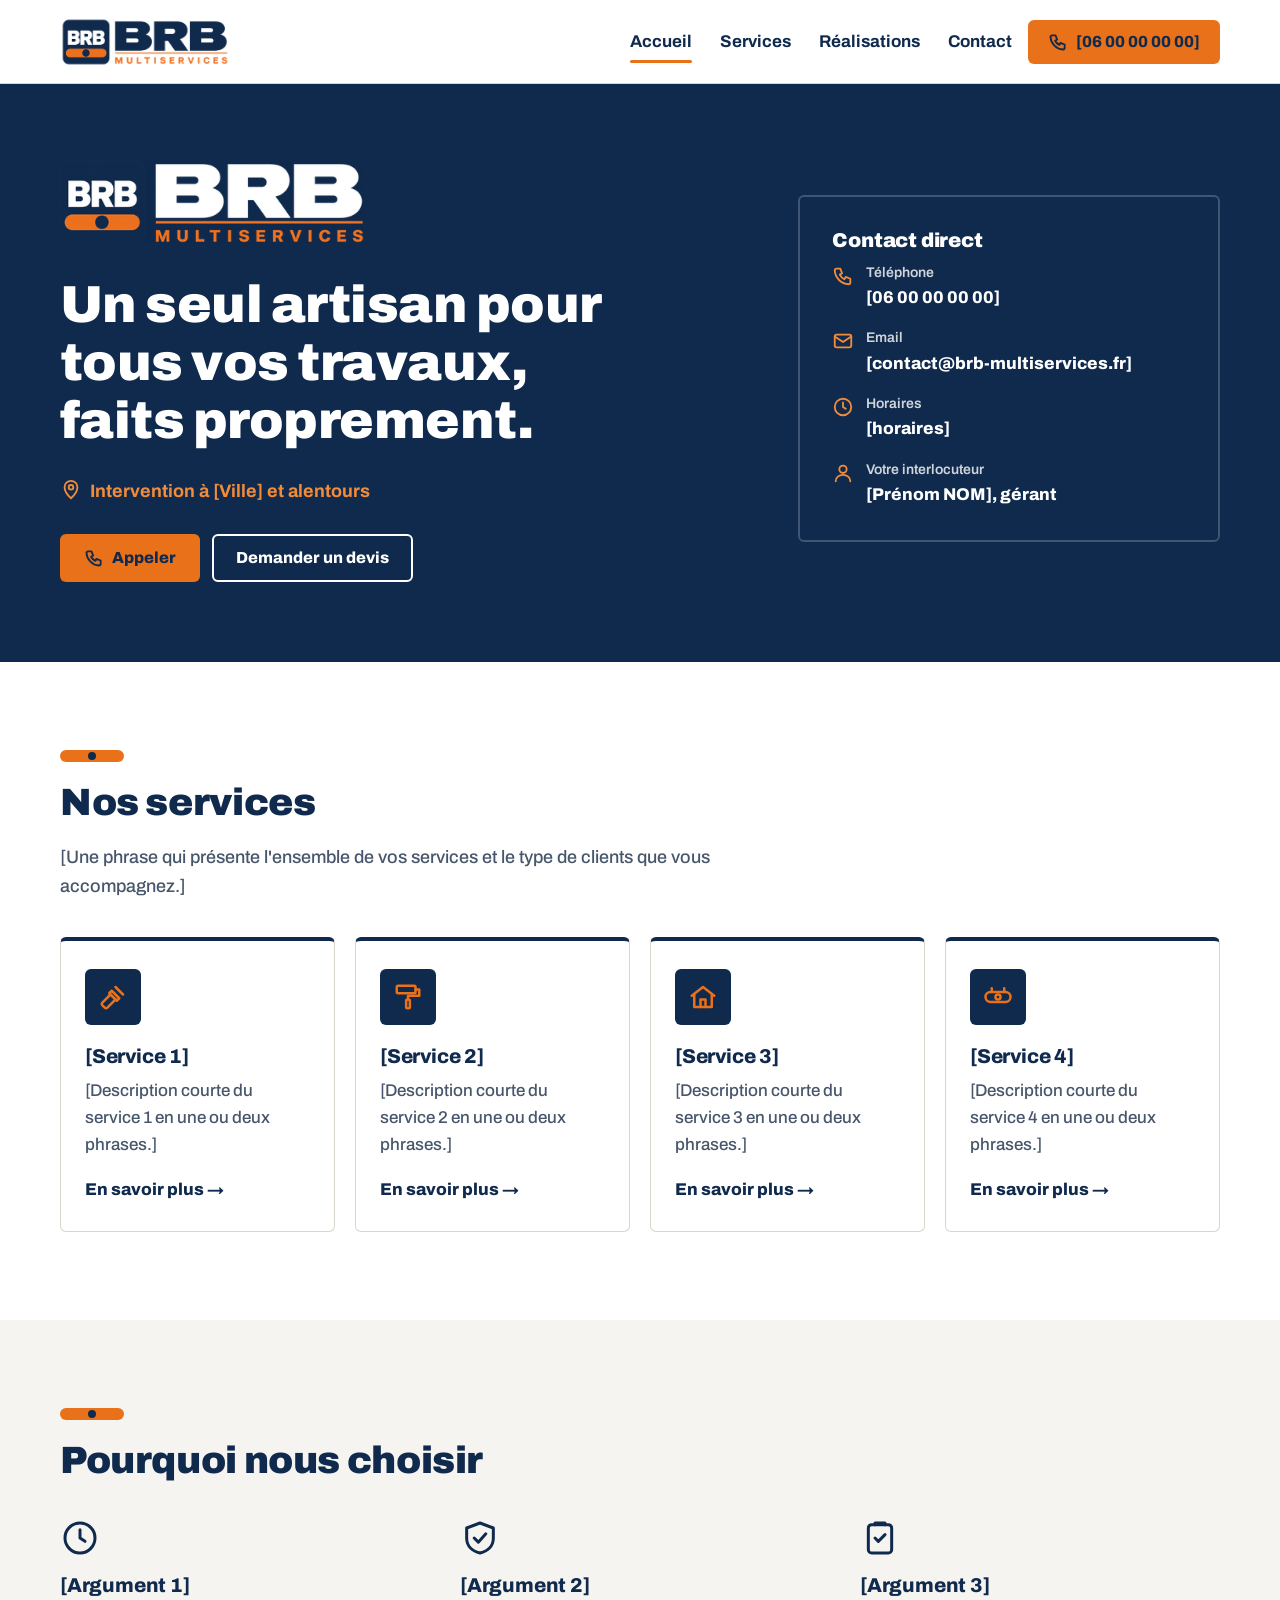
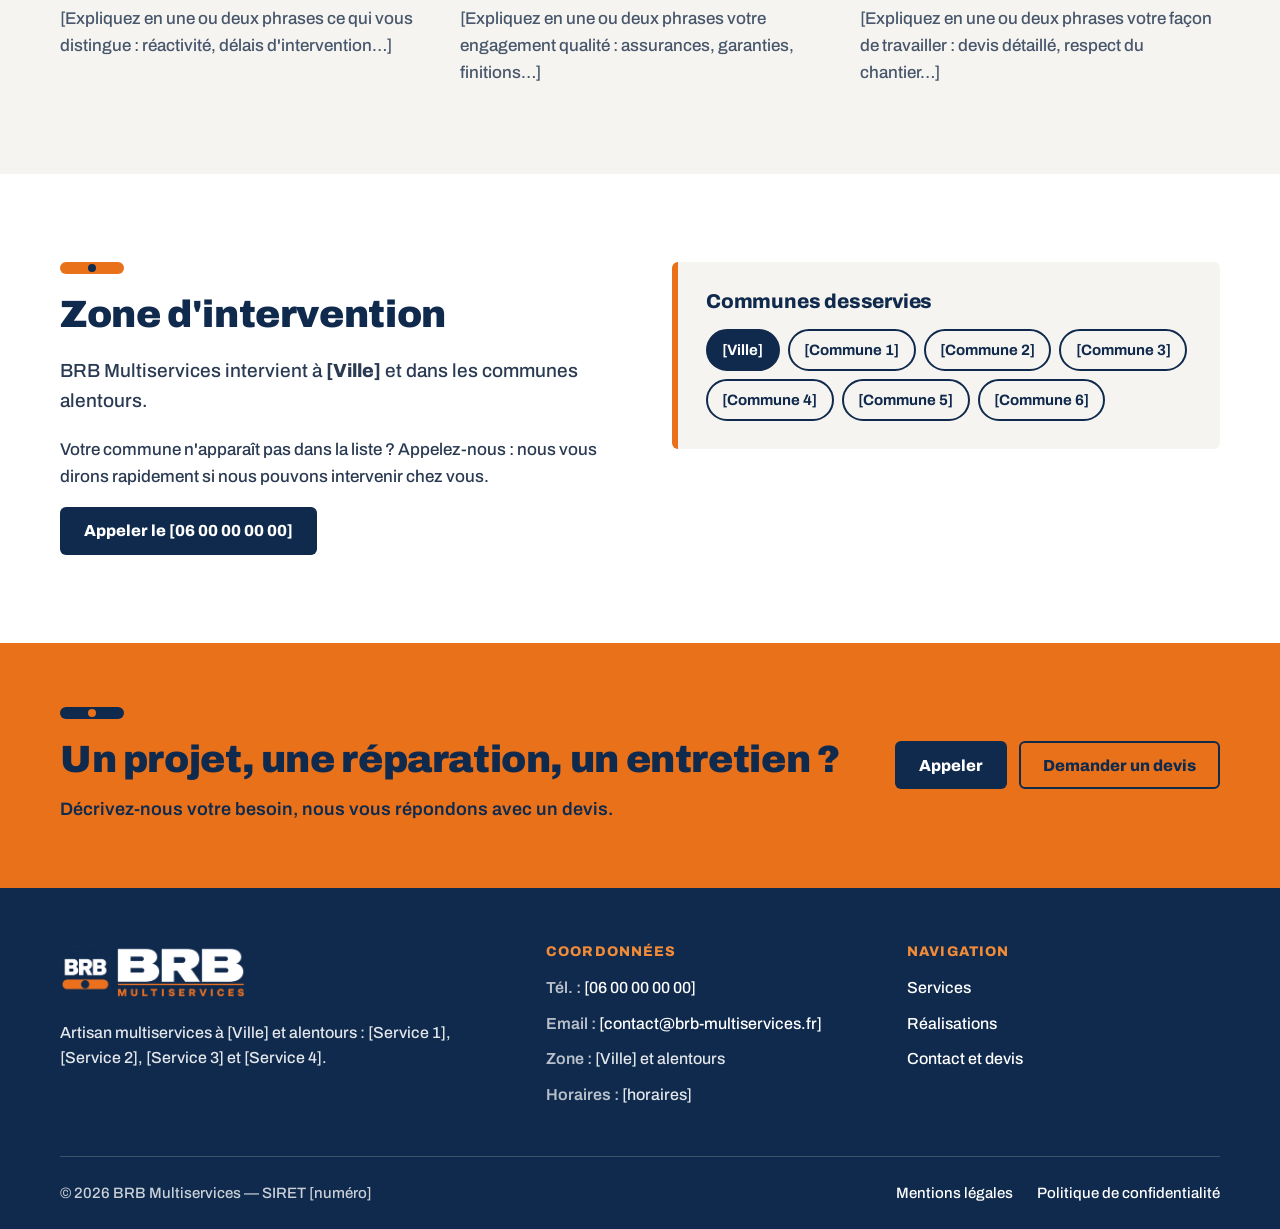
==== index.html @ 140c1f2e "Site vitrine BRB Multiservices Cinq pages statiques (accueil, services, réalisations, contact, menti" ====
<!doctype html>
<html lang="fr" class="no-js">
<head>
  <meta charset="utf-8">
  <meta name="viewport" content="width=device-width, initial-scale=1">
  <script>document.documentElement.className = 'js';</script>

  <title>BRB Multiservices — Artisan multiservices à [Ville] et alentours</title>
  <meta name="description" content="BRB Multiservices, artisan multiservices à [Ville] : [Service 1], [Service 2], [Service 3] et [Service 4]. Intervention à [Ville] et alentours. Appelez le [06 00 00 00 00].">
  <link rel="canonical" href="https://www.brb-multiservices.fr/">

  <meta property="og:type" content="website">
  <meta property="og:locale" content="fr_FR">
  <meta property="og:site_name" content="BRB Multiservices">
  <meta property="og:title" content="BRB Multiservices — Artisan multiservices à [Ville]">
  <meta property="og:description" content="[Service 1], [Service 2], [Service 3] et [Service 4] à [Ville] et alentours. Devis sur demande.">
  <meta property="og:url" content="https://www.brb-multiservices.fr/">
  <meta property="og:image" content="https://www.brb-multiservices.fr/assets/img/logo/logo-principal-fond-blanc.jpg">
  <meta property="og:image:width" content="1858">
  <meta property="og:image:height" content="545">
  <meta property="og:image:alt" content="Logo BRB Multiservices">
  <meta name="twitter:card" content="summary_large_image">

  <link rel="icon" href="assets/img/logo/favicon.ico" sizes="any">
  <link rel="icon" href="assets/img/logo/favicon-32.png" type="image/png" sizes="32x32">
  <link rel="apple-touch-icon" href="assets/img/logo/apple-touch-icon-180.png">
  <link rel="manifest" href="site.webmanifest">
  <meta name="theme-color" content="#102A4D">

  <link rel="preconnect" href="https://fonts.googleapis.com">
  <link rel="preconnect" href="https://fonts.gstatic.com" crossorigin>
  <link rel="stylesheet" href="https://fonts.googleapis.com/css2?family=Archivo:wght@500;600;700;800;900&display=swap">
  <link rel="stylesheet" href="assets/css/style.css">
  <script src="assets/js/main.js" defer></script>

  <script type="application/ld+json">
  {
    "@context": "https://schema.org",
    "@type": "LocalBusiness",
    "@id": "https://www.brb-multiservices.fr/#entreprise",
    "name": "BRB Multiservices",
    "description": "Artisan multiservices à [Ville] et alentours : [Service 1], [Service 2], [Service 3], [Service 4].",
    "url": "https://www.brb-multiservices.fr/",
    "logo": "https://www.brb-multiservices.fr/assets/img/logo/icone-512.png",
    "image": "https://www.brb-multiservices.fr/assets/img/logo/logo-principal-fond-blanc.jpg",
    "telephone": "+33600000000",
    "email": "contact@brb-multiservices.fr",
    "founder": "[Prénom NOM]",
    "address": {
      "@type": "PostalAddress",
      "addressLocality": "[Ville]",
      "postalCode": "[Code postal]",
      "addressCountry": "FR"
    },
    "areaServed": ["[Ville]", "[Commune 1]", "[Commune 2]", "[Commune 3]"],
    "openingHours": "[Mo-Fr 08:00-18:00]",
    "makesOffer": [
      { "@type": "Offer", "itemOffered": { "@type": "Service", "name": "[Service 1]" } },
      { "@type": "Offer", "itemOffered": { "@type": "Service", "name": "[Service 2]" } },
      { "@type": "Offer", "itemOffered": { "@type": "Service", "name": "[Service 3]" } },
      { "@type": "Offer", "itemOffered": { "@type": "Service", "name": "[Service 4]" } }
    ]
  }
  </script>
</head>
<body>
  <a class="skip-link" href="#contenu">Aller au contenu</a>

  <header class="site-header">
    <div class="container header-inner">
      <a class="brand" href="index.html">
        <img src="assets/img/logo/logo-principal.png" srcset="assets/img/logo/logo-principal-400.png 400w, assets/img/logo/logo-principal.png 1858w" sizes="(min-width: 960px) 171px, 137px" width="1858" height="545" alt="BRB Multiservices — retour à l'accueil" fetchpriority="high">
      </a>
      <a class="btn btn--primary header-phone" href="tel:+33600000000" aria-label="Appeler BRB Multiservices au [06 00 00 00 00]">
        <svg viewBox="0 0 24 24" fill="none" stroke="currentColor" stroke-width="2.2" stroke-linecap="round" stroke-linejoin="round" aria-hidden="true"><path d="M5 4h4l2 5-2.5 1.5a11 11 0 0 0 5 5L15 13l5 2v4a2 2 0 0 1-2 2A16 16 0 0 1 3 6a2 2 0 0 1 2-2"/></svg>
        <span class="label-long">[06 00 00 00 00]</span>
      </a>
      <button class="nav-toggle" type="button" aria-expanded="false" aria-controls="site-nav" aria-label="Ouvrir le menu">
        <span></span><span></span><span></span>
      </button>
      <nav class="site-nav" id="site-nav" aria-label="Navigation principale">
        <ul>
          <li><a href="index.html" aria-current="page">Accueil</a></li>
          <li><a href="services.html">Services</a></li>
          <li><a href="realisations.html">Réalisations</a></li>
          <li><a href="contact.html">Contact</a></li>
        </ul>
      </nav>
    </div>
  </header>

  <main id="contenu">

    <!-- HERO -->
    <section class="hero on-dark" aria-labelledby="hero-title">
      <div class="container hero-grid">
        <div>
          <img class="hero-logo" src="assets/img/logo/logo-blanc-fond-fonce.png" srcset="assets/img/logo/logo-blanc-fond-fonce-400.png 400w, assets/img/logo/logo-blanc-fond-fonce-800.png 800w, assets/img/logo/logo-blanc-fond-fonce.png 1858w" sizes="(min-width: 960px) 314px, 219px" width="1858" height="545" alt="BRB Multiservices">
          <h1 id="hero-title">Un seul artisan pour tous vos travaux, faits proprement.</h1>
          <p class="hero-zone">
            <svg viewBox="0 0 24 24" fill="none" stroke="currentColor" stroke-width="2" stroke-linecap="round" stroke-linejoin="round" aria-hidden="true"><path d="M12 21s-7-6.2-7-12a7 7 0 0 1 14 0c0 5.8-7 12-7 12z"/><circle cx="12" cy="9" r="2.5"/></svg>
            Intervention à [Ville] et alentours
          </p>
          <div class="btn-row">
            <a class="btn btn--primary" href="tel:+33600000000">
              <svg viewBox="0 0 24 24" fill="none" stroke="currentColor" stroke-width="2.2" stroke-linecap="round" stroke-linejoin="round" aria-hidden="true"><path d="M5 4h4l2 5-2.5 1.5a11 11 0 0 0 5 5L15 13l5 2v4a2 2 0 0 1-2 2A16 16 0 0 1 3 6a2 2 0 0 1 2-2"/></svg>
              Appeler
            </a>
            <a class="btn btn--outline-light" href="contact.html">Demander un devis</a>
          </div>
        </div>

        <aside class="hero-card" aria-labelledby="hero-card-title">
          <h2 id="hero-card-title">Contact direct</h2>
          <ul class="info-list">
            <li>
              <svg viewBox="0 0 24 24" fill="none" stroke="currentColor" stroke-width="2" stroke-linecap="round" stroke-linejoin="round" aria-hidden="true"><path d="M5 4h4l2 5-2.5 1.5a11 11 0 0 0 5 5L15 13l5 2v4a2 2 0 0 1-2 2A16 16 0 0 1 3 6a2 2 0 0 1 2-2"/></svg>
              <div><span class="k">Téléphone</span><a class="v" href="tel:+33600000000">[06 00 00 00 00]</a></div>
            </li>
            <li>
              <svg viewBox="0 0 24 24" fill="none" stroke="currentColor" stroke-width="2" stroke-linecap="round" stroke-linejoin="round" aria-hidden="true"><rect x="3" y="5" width="18" height="14" rx="2"/><path d="M3 7l9 6 9-6"/></svg>
              <div><span class="k">Email</span><a class="v" href="mailto:contact@brb-multiservices.fr">[contact@brb-multiservices.fr]</a></div>
            </li>
            <li>
              <svg viewBox="0 0 24 24" fill="none" stroke="currentColor" stroke-width="2" stroke-linecap="round" stroke-linejoin="round" aria-hidden="true"><circle cx="12" cy="12" r="9"/><path d="M12 7v5l3 2"/></svg>
              <div><span class="k">Horaires</span><span class="v">[horaires]</span></div>
            </li>
            <li>
              <svg viewBox="0 0 24 24" fill="none" stroke="currentColor" stroke-width="2" stroke-linecap="round" stroke-linejoin="round" aria-hidden="true"><circle cx="12" cy="8" r="4"/><path d="M4 21c0-4 3.6-7 8-7s8 3 8 7"/></svg>
              <div><span class="k">Votre interlocuteur</span><span class="v">[Prénom NOM], gérant</span></div>
            </li>
          </ul>
        </aside>
      </div>
    </section>

    <!-- SERVICES -->
    <section class="section" aria-labelledby="services-title">
      <div class="container">
        <div class="section-head">
          <span class="level" aria-hidden="true"></span>
          <h2 id="services-title">Nos services</h2>
          <p>[Une phrase qui présente l'ensemble de vos services et le type de clients que vous accompagnez.]</p>
        </div>

        <ul class="cards cards--4">
          <li class="card">
            <span class="icon-box" aria-hidden="true">
              <svg viewBox="0 0 24 24" fill="none" stroke="currentColor" stroke-width="2" stroke-linecap="round" stroke-linejoin="round"><path d="M14 4l6 6"/><path d="M11 7l6 6-2 2-6-6z"/><path d="M10 10l-6.5 6.5a1.5 1.5 0 0 0 0 2.1l1.9 1.9a1.5 1.5 0 0 0 2.1 0L14 14"/></svg>
            </span>
            <h3>[Service 1]</h3>
            <p>[Description courte du service 1 en une ou deux phrases.]</p>
            <a class="card-link" href="services.html#service-1">En savoir plus<span class="visually-hidden"> sur [Service 1]</span><span aria-hidden="true"> →</span></a>
          </li>
          <li class="card">
            <span class="icon-box" aria-hidden="true">
              <svg viewBox="0 0 24 24" fill="none" stroke="currentColor" stroke-width="2" stroke-linecap="round" stroke-linejoin="round"><rect x="3" y="3" width="15" height="6" rx="1"/><path d="M18 6h3v5h-9v3"/><rect x="10.5" y="14" width="3" height="7" rx="1"/></svg>
            </span>
            <h3>[Service 2]</h3>
            <p>[Description courte du service 2 en une ou deux phrases.]</p>
            <a class="card-link" href="services.html#service-2">En savoir plus<span class="visually-hidden"> sur [Service 2]</span><span aria-hidden="true"> →</span></a>
          </li>
          <li class="card">
            <span class="icon-box" aria-hidden="true">
              <svg viewBox="0 0 24 24" fill="none" stroke="currentColor" stroke-width="2" stroke-linecap="round" stroke-linejoin="round"><path d="M3 11l9-7 9 7"/><path d="M5 10v10h14V10"/><path d="M10 20v-6h4v6"/></svg>
            </span>
            <h3>[Service 3]</h3>
            <p>[Description courte du service 3 en une ou deux phrases.]</p>
            <a class="card-link" href="services.html#service-3">En savoir plus<span class="visually-hidden"> sur [Service 3]</span><span aria-hidden="true"> →</span></a>
          </li>
          <li class="card">
            <span class="icon-box" aria-hidden="true">
              <svg viewBox="0 0 24 24" fill="none" stroke="currentColor" stroke-width="2" stroke-linecap="round" stroke-linejoin="round"><rect x="2" y="8" width="20" height="8" rx="4"/><circle cx="12" cy="12" r="2"/><path d="M7 8V5M17 8V5"/></svg>
            </span>
            <h3>[Service 4]</h3>
            <p>[Description courte du service 4 en une ou deux phrases.]</p>
            <a class="card-link" href="services.html#service-4">En savoir plus<span class="visually-hidden"> sur [Service 4]</span><span aria-hidden="true"> →</span></a>
          </li>
        </ul>
      </div>
    </section>

    <!-- POURQUOI NOUS CHOISIR -->
    <section class="section section--alt" aria-labelledby="why-title">
      <div class="container">
        <div class="section-head">
          <span class="level" aria-hidden="true"></span>
          <h2 id="why-title">Pourquoi nous choisir</h2>
        </div>

        <ul class="features">
          <li class="feature">
            <svg class="icon-line" viewBox="0 0 24 24" fill="none" stroke="currentColor" stroke-width="1.8" stroke-linecap="round" stroke-linejoin="round" aria-hidden="true"><circle cx="12" cy="12" r="9"/><path d="M12 7v5l3 2"/></svg>
            <h3>[Argument 1]</h3>
            <p>[Expliquez en une ou deux phrases ce qui vous distingue : réactivité, délais d'intervention…]</p>
          </li>
          <li class="feature">
            <svg class="icon-line" viewBox="0 0 24 24" fill="none" stroke="currentColor" stroke-width="1.8" stroke-linecap="round" stroke-linejoin="round" aria-hidden="true"><path d="M12 3l8 3v6c0 5-3.5 8-8 9-4.5-1-8-4-8-9V6z"/><path d="M8.5 12l2.5 2.5 4.5-5"/></svg>
            <h3>[Argument 2]</h3>
            <p>[Expliquez en une ou deux phrases votre engagement qualité : assurances, garanties, finitions…]</p>
          </li>
          <li class="feature">
            <svg class="icon-line" viewBox="0 0 24 24" fill="none" stroke="currentColor" stroke-width="1.8" stroke-linecap="round" stroke-linejoin="round" aria-hidden="true"><rect x="5" y="4" width="14" height="17" rx="2"/><path d="M9 4V3h6v1"/><path d="M9 12l2 2 4-4"/></svg>
            <h3>[Argument 3]</h3>
            <p>[Expliquez en une ou deux phrases votre façon de travailler : devis détaillé, respect du chantier…]</p>
          </li>
        </ul>
      </div>
    </section>

    <!-- ZONE D'INTERVENTION -->
    <section class="section" aria-labelledby="zone-title">
      <div class="container zone-grid">
        <div>
          <span class="level" aria-hidden="true"></span>
          <h2 id="zone-title">Zone d'intervention</h2>
          <p class="lead">BRB Multiservices intervient à <strong>[Ville]</strong> et dans les communes alentours.</p>
          <p>Votre commune n'apparaît pas dans la liste ? Appelez-nous : nous vous dirons rapidement si nous pouvons intervenir chez vous.</p>
          <a class="btn btn--navy" href="tel:+33600000000">Appeler le [06 00 00 00 00]</a>
        </div>
        <div class="zone-box">
          <h3>Communes desservies</h3>
          <ul class="chips">
            <li class="is-main">[Ville]</li>
            <li>[Commune 1]</li>
            <li>[Commune 2]</li>
            <li>[Commune 3]</li>
            <li>[Commune 4]</li>
            <li>[Commune 5]</li>
            <li>[Commune 6]</li>
          </ul>
        </div>
      </div>
    </section>

    <!-- APPEL À L'ACTION -->
    <section class="cta-band" aria-labelledby="cta-title">
      <div class="container cta-inner">
        <div>
          <span class="level level--on-orange" aria-hidden="true"></span>
          <h2 id="cta-title">Un projet, une réparation, un entretien ?</h2>
          <p>Décrivez-nous votre besoin, nous vous répondons avec un devis.</p>
        </div>
        <div class="btn-row">
          <a class="btn btn--navy" href="tel:+33600000000">Appeler</a>
          <a class="btn btn--outline" href="contact.html">Demander un devis</a>
        </div>
      </div>
    </section>

  </main>

  <footer class="site-footer">
    <div class="container">
      <div class="footer-grid">
        <div>
          <img class="footer-logo" src="assets/img/logo/logo-blanc-fond-fonce.png" srcset="assets/img/logo/logo-blanc-fond-fonce-400.png 400w, assets/img/logo/logo-blanc-fond-fonce.png 1858w" sizes="191px" width="1858" height="545" alt="BRB Multiservices" loading="lazy">
          <p>Artisan multiservices à [Ville] et alentours : [Service 1], [Service 2], [Service 3] et [Service 4].</p>
        </div>
        <div>
          <h2 class="footer-title">Coordonnées</h2>
          <ul class="footer-list">
            <li><span class="k">Tél. :</span> <a href="tel:+33600000000">[06 00 00 00 00]</a></li>
            <li><span class="k">Email :</span> <a href="mailto:contact@brb-multiservices.fr">[contact@brb-multiservices.fr]</a></li>
            <li><span class="k">Zone :</span> [Ville] et alentours</li>
            <li><span class="k">Horaires :</span> [horaires]</li>
          </ul>
        </div>
        <nav aria-label="Liens du pied de page">
          <h2 class="footer-title">Navigation</h2>
          <ul class="footer-list">
            <li><a href="services.html">Services</a></li>
            <li><a href="realisations.html">Réalisations</a></li>
            <li><a href="contact.html">Contact et devis</a></li>
          </ul>
        </nav>
      </div>
      <div class="footer-bottom">
        <p>© <span data-year>2026</span> BRB Multiservices — SIRET [numéro]</p>
        <ul>
          <li><a href="mentions-legales.html">Mentions légales</a></li>
          <li><a href="mentions-legales.html#confidentialite">Politique de confidentialité</a></li>
        </ul>
      </div>
    </div>
  </footer>

  <a class="btn btn--primary call-fab" href="tel:+33600000000">
    <svg viewBox="0 0 24 24" fill="none" stroke="currentColor" stroke-width="2.2" stroke-linecap="round" stroke-linejoin="round" aria-hidden="true"><path d="M5 4h4l2 5-2.5 1.5a11 11 0 0 0 5 5L15 13l5 2v4a2 2 0 0 1-2 2A16 16 0 0 1 3 6a2 2 0 0 1 2-2"/></svg>
    Appeler BRB Multiservices
  </a>
</body>
</html>
---- assets/css/style.css ----
/* ==========================================================================
   BRB Multiservices — feuille de style commune
   Mobile d'abord. Aucune dépendance hors Google Fonts (Archivo).
   ========================================================================== */

:root {
  /* Identité visuelle */
  --navy: #102A4D;          /* couleur principale */
  --navy-dark: #0A1D37;     /* survol des boutons marine */
  --orange: #E8711A;        /* accents, boutons, aplats */
  --orange-text: #C45508;   /* petit texte orange sur fond blanc uniquement */
  --orange-light: #F28C38;  /* texte orange sur fond marine */
  --white: #FFFFFF;
  --offwhite: #F6F4F0;

  /* Usages */
  --text: #2A3A52;
  --text-muted: #47566B;
  --line: #DAD6CE;

  --font: "Archivo", system-ui, -apple-system, "Segoe UI", Roboto, Arial, sans-serif;
  --radius: 6px;
  --container: 1160px;
  --gutter: 20px;
  --header-h: 68px;
  --logo-h: 40px;
}

@media (min-width: 960px) {
  :root {
    --gutter: 32px;
    --header-h: 84px;
    --logo-h: 50px;
  }
}

/* ---------- Base ---------- */

*,
*::before,
*::after { box-sizing: border-box; }

html {
  -webkit-text-size-adjust: 100%;
  text-size-adjust: 100%;
  scroll-padding-top: calc(var(--header-h) + 16px);
}

@media (prefers-reduced-motion: no-preference) {
  html { scroll-behavior: smooth; }
}

body {
  margin: 0;
  padding-top: var(--header-h);
  font-family: var(--font);
  font-size: 1.0625rem;
  font-weight: 500;
  line-height: 1.6;
  color: var(--text);
  background: var(--white);
}

img,
svg { display: block; max-width: 100%; }

img { height: auto; }

h1, h2, h3, h4 {
  margin: 0 0 .5em;
  font-weight: 900;
  line-height: 1.12;
  letter-spacing: -.01em;
  color: var(--navy);
}

h1 { font-size: clamp(2rem, 7vw, 3.25rem); }
h2 { font-size: clamp(1.625rem, 4.5vw, 2.375rem); }
h3 { font-size: 1.25rem; font-weight: 800; }

p { margin: 0 0 1em; }

a { color: var(--navy); text-decoration-thickness: 2px; text-underline-offset: 3px; }
a:hover { color: var(--orange-text); }

ul { margin: 0; padding: 0; }

strong { font-weight: 800; }

:focus-visible {
  outline: 3px solid var(--orange-text);
  outline-offset: 3px;
}

.on-dark :focus-visible,
.site-footer :focus-visible { outline-color: var(--orange-light); }

.visually-hidden {
  position: absolute !important;
  width: 1px; height: 1px;
  margin: -1px; padding: 0;
  overflow: hidden;
  clip: rect(0 0 0 0);
  white-space: nowrap;
  border: 0;
}

.skip-link {
  position: absolute;
  top: -100px;
  left: 16px;
  z-index: 200;
  padding: .75rem 1rem;
  background: var(--navy);
  color: var(--white);
  font-weight: 800;
  border-radius: var(--radius);
}
.skip-link:focus { top: 12px; color: var(--white); }

.container {
  width: 100%;
  max-width: calc(var(--container) + 2 * var(--gutter));
  margin: 0 auto;
  padding: 0 var(--gutter);
}

/* ---------- Rappel graphique : le « niveau à bulle » du logo ---------- */

.level {
  position: relative;
  display: block;
  width: 64px;
  height: 12px;
  margin: 0 0 1.25rem;
  border-radius: 6px;
  background: var(--orange);
}
.level::after {
  content: "";
  position: absolute;
  top: 2px;
  left: 50%;
  width: 8px;
  height: 8px;
  margin-left: -4px;
  border-radius: 50%;
  background: var(--navy);
}
.level--center { margin-left: auto; margin-right: auto; }
.level--on-orange { background: var(--navy); }
.level--on-orange::after { background: var(--orange); }

/* ---------- Boutons ---------- */

.btn {
  display: inline-flex;
  align-items: center;
  justify-content: center;
  gap: .5rem;
  min-height: 48px;
  padding: .75rem 1.375rem;
  border: 2px solid transparent;
  border-radius: var(--radius);
  font: inherit;
  font-weight: 800;
  font-size: 1rem;
  line-height: 1.2;
  text-decoration: none;
  cursor: pointer;
  transition: background-color .15s, color .15s, border-color .15s;
}
.btn svg { width: 20px; height: 20px; flex: none; }

/* Orange + texte marine : contraste 4,6:1 (AA) */
.btn--primary { background: var(--orange); color: var(--navy); }
.btn--primary:hover { background: var(--orange-light); color: var(--navy); }

.btn--navy { background: var(--navy); color: var(--white); }
.btn--navy:hover { background: var(--navy-dark); color: var(--white); }

.btn--outline { border-color: var(--navy); color: var(--navy); background: transparent; }
.btn--outline:hover { background: var(--navy); color: var(--white); }

.btn--outline-light { border-color: var(--white); color: var(--white); background: transparent; }
.btn--outline-light:hover { background: var(--white); color: var(--navy); }

.btn-row { display: flex; flex-wrap: wrap; gap: .75rem; }

@media (max-width: 479px) {
  .btn-row .btn { flex: 1 1 100%; }
}

/* ---------- Header ---------- */

.site-header {
  position: fixed;
  top: 0; left: 0; right: 0;
  z-index: 100;
  height: var(--header-h);
  background: var(--white);
  border-bottom: 1px solid var(--line);
}

.header-inner {
  display: flex;
  align-items: center;
  gap: 1rem;
  height: 100%;
}

.brand { display: block; flex: none; margin-right: auto; }
.brand img {
  /* hauteur fixée : évite tout décalage de mise en page au chargement */
  height: var(--logo-h);
  width: auto;
  aspect-ratio: 1858 / 545;
}

.header-phone .label-long { display: none; }
.header-phone { min-height: 44px; padding: .5rem .75rem; }

.nav-toggle {
  display: inline-flex;
  flex-direction: column;
  justify-content: center;
  gap: 5px;
  width: 48px;
  height: 48px;
  padding: 0 12px;
  border: 2px solid var(--navy);
  border-radius: var(--radius);
  background: var(--white);
  cursor: pointer;
}
.nav-toggle span {
  display: block;
  height: 3px;
  background: var(--navy);
  border-radius: 2px;
  transition: transform .2s, opacity .2s;
}
.nav-toggle[aria-expanded="true"] span:nth-child(1) { transform: translateY(8px) rotate(45deg); }
.nav-toggle[aria-expanded="true"] span:nth-child(2) { opacity: 0; }
.nav-toggle[aria-expanded="true"] span:nth-child(3) { transform: translateY(-8px) rotate(-45deg); }

/* Sans JavaScript, le burger est masqué et le menu reste accessible. */
.no-js .nav-toggle { display: none; }

.site-nav ul { list-style: none; }
.site-nav a {
  display: block;
  font-weight: 700;
  text-decoration: none;
  color: var(--navy);
}
.site-nav a[aria-current="page"] { color: var(--orange-text); }

@media (max-width: 959px) {
  .js .site-nav {
    position: fixed;
    top: var(--header-h);
    left: 0; right: 0;
    max-height: calc(100vh - var(--header-h));
    overflow-y: auto;
    background: var(--white);
    border-bottom: 4px solid var(--orange);
    box-shadow: 0 12px 24px rgba(16, 42, 77, .12);
    display: none;
  }
  .js .site-nav.is-open { display: block; }
  .site-nav ul { padding: .5rem var(--gutter) 1rem; }
  .site-nav li + li { border-top: 1px solid var(--line); }
  .site-nav a { padding: 1rem 0; font-size: 1.125rem; }

  .no-js .site-header { position: static; height: auto; }
  .no-js body { padding-top: 0; }
  .no-js .header-inner { flex-wrap: wrap; padding-top: .75rem; padding-bottom: .75rem; }
  .no-js .site-nav { flex: 1 1 100%; }
}

@media (min-width: 960px) {
  .nav-toggle { display: none; }
  .site-nav ul { display: flex; gap: 1.75rem; }
  .site-nav a { position: relative; padding: .5rem 0; }
  .site-nav a::after {
    content: "";
    position: absolute;
    left: 0; right: 0; bottom: 0;
    height: 3px;
    border-radius: 2px;
    background: var(--orange);
    transform: scaleX(0);
    transition: transform .2s;
  }
  .site-nav a:hover { color: var(--navy); }
  .site-nav a:hover::after,
  .site-nav a[aria-current="page"]::after { transform: scaleX(1); }
  .site-nav a[aria-current="page"] { color: var(--navy); }
  .header-phone { order: 3; padding: .625rem 1.125rem; }
  .header-phone .label-long { display: inline; }
}

/* ---------- Sections ---------- */

.section { padding: 3.5rem 0; }
.section--alt { background: var(--offwhite); }
.section--navy { background: var(--navy); color: var(--white); }
.section--navy h2, .section--navy h3 { color: var(--white); }

@media (min-width: 960px) {
  .section { padding: 5.5rem 0; }
}

.section-head { max-width: 680px; margin-bottom: 2.25rem; }
.section-head--center { margin-left: auto; margin-right: auto; text-align: center; }
.section-head p { color: var(--text-muted); font-size: 1.125rem; }

.lead { font-size: 1.1875rem; }

/* ---------- Hero (accueil) ---------- */

.hero {
  background: var(--navy);
  color: var(--white);
  padding: 2.5rem 0 3rem;
}
.hero-grid { display: grid; gap: 2rem; align-items: center; }

.hero-logo {
  height: 64px;
  width: auto;
  aspect-ratio: 1858 / 545;
  margin: 0 0 1.75rem -6px;
}
.hero h1 { color: var(--white); max-width: 16ch; }
.hero-zone {
  display: flex;
  align-items: flex-start;
  gap: .5rem;
  margin: 0 0 1.75rem;
  font-size: 1.125rem;
  font-weight: 700;
  color: var(--orange-light);
}
.hero-zone svg { width: 22px; height: 22px; flex: none; margin-top: 2px; }

.hero-card {
  padding: 1.5rem;
  border: 2px solid rgba(255, 255, 255, .2);
  border-radius: var(--radius);
}
.hero-card h2 { font-size: 1.25rem; color: var(--white); }
.info-list { list-style: none; display: grid; gap: 1rem; }
.info-list li { display: flex; gap: .75rem; align-items: flex-start; }
.info-list svg { width: 22px; height: 22px; flex: none; margin-top: 3px; color: var(--orange-light); }
.info-list .k { display: block; font-size: .875rem; font-weight: 600; color: rgba(255, 255, 255, .8); }
.info-list .v { display: block; font-weight: 800; color: var(--white); }
.info-list a.v { text-decoration: none; }
.info-list a.v:hover { color: var(--orange-light); }

@media (min-width: 960px) {
  .hero { padding: 4.5rem 0 5rem; }
  .hero-grid { grid-template-columns: 1.6fr 1fr; gap: 4rem; }
  .hero-logo { height: 92px; }
  .hero-card { padding: 2rem; }
}

/* ---------- Bandeau de page (pages intérieures) ---------- */

.page-hero {
  background: var(--navy);
  color: var(--white);
  padding: 2.5rem 0;
}
.page-hero h1 { color: var(--white); margin-bottom: .35em; }
.page-hero p { max-width: 640px; margin: 0; font-size: 1.125rem; color: rgba(255, 255, 255, .88); }
@media (min-width: 960px) { .page-hero { padding: 4rem 0; } }

/* ---------- Cartes services ---------- */

.cards { list-style: none; display: grid; gap: 1.25rem; }
@media (min-width: 600px) { .cards { grid-template-columns: repeat(2, 1fr); } }
@media (min-width: 1040px) { .cards--4 { grid-template-columns: repeat(4, 1fr); } }

.card {
  position: relative;
  display: flex;
  flex-direction: column;
  height: 100%;
  padding: 1.75rem 1.5rem;
  background: var(--white);
  border: 1px solid var(--line);
  border-top: 4px solid var(--navy);
  border-radius: var(--radius);
  transition: border-color .15s;
}
.card:hover { border-top-color: var(--orange); }
.card p { color: var(--text-muted); }
.card-link {
  margin-top: auto;
  font-weight: 800;
  color: var(--navy);
  text-decoration: none;
}
/* Toute la carte est cliquable, un seul lien pour les lecteurs d'écran */
.card-link::after { content: ""; position: absolute; inset: 0; }
.card-link:hover { color: var(--orange-text); }
.card:focus-within { outline: 3px solid var(--orange-text); outline-offset: 3px; }
.card-link:focus-visible { outline: none; }

.icon-box {
  display: grid;
  place-items: center;
  width: 56px;
  height: 56px;
  margin-bottom: 1.25rem;
  border-radius: var(--radius);
  background: var(--navy);
  color: var(--orange);
}
.icon-box svg { width: 30px; height: 30px; }

/* ---------- Arguments ---------- */

.features { list-style: none; display: grid; gap: 2rem; }
@media (min-width: 760px) { .features { grid-template-columns: repeat(3, 1fr); gap: 2.5rem; } }
.feature .icon-line {
  display: block;
  width: 40px;
  height: 40px;
  margin-bottom: 1rem;
  color: var(--navy);
}
.feature h3 { margin-bottom: .4em; }
.feature p { color: var(--text-muted); margin: 0; }

/* ---------- Zone d'intervention ---------- */

.zone-grid { display: grid; gap: 2rem; align-items: start; }
@media (min-width: 900px) { .zone-grid { grid-template-columns: 1fr 1fr; gap: 4rem; } }

.chips { list-style: none; display: flex; flex-wrap: wrap; gap: .5rem; }
.chips li {
  padding: .45rem .9rem;
  border: 2px solid var(--navy);
  border-radius: 999px;
  font-weight: 700;
  font-size: .9375rem;
  color: var(--navy);
}
.chips li.is-main { background: var(--navy); color: var(--white); }

.zone-box {
  padding: 1.75rem;
  background: var(--offwhite);
  border-left: 6px solid var(--orange);
  border-radius: var(--radius);
}
.zone-box h3 { margin-bottom: 1rem; }

/* ---------- Bandeau d'appel à l'action ---------- */

.cta-band { background: var(--orange); padding: 3rem 0; }
.cta-band h2 { color: var(--navy); margin-bottom: .35em; }
.cta-band p { color: var(--navy); font-weight: 600; font-size: 1.125rem; margin-bottom: 1.5rem; }
.cta-band .btn--outline:hover { background: var(--navy); color: var(--white); }
.cta-band :focus-visible { outline-color: var(--navy); }
@media (min-width: 960px) {
  .cta-band { padding: 4rem 0; }
  .cta-inner { display: flex; align-items: center; justify-content: space-between; gap: 3rem; }
  .cta-inner p { margin-bottom: 0; }
  .cta-inner .btn-row { flex: none; }
}

/* ---------- Page Services ---------- */

.service-block { display: grid; gap: 1.75rem; align-items: center; }
.service-block + .service-block { margin-top: 3.5rem; padding-top: 3.5rem; border-top: 1px solid var(--line); }
.service-block .icon-box { margin-bottom: 1rem; }
.check-list { list-style: none; display: grid; gap: .5rem; margin: 0 0 1.5rem; }
.check-list li { position: relative; padding-left: 1.75rem; }
.check-list li::before {
  content: "";
  position: absolute;
  left: 0; top: .55em;
  width: 14px; height: 8px;
  border-radius: 4px;
  background: var(--orange);
}
@media (min-width: 900px) {
  .service-block { grid-template-columns: 1fr 1fr; gap: 4rem; }
  .service-block:nth-of-type(even) .service-media { order: -1; }
  .service-block + .service-block { margin-top: 5rem; padding-top: 5rem; }
}

.photo {
  margin: 0;
  overflow: hidden;
  border-radius: var(--radius);
  background: var(--offwhite);
}
.photo img { width: 100%; aspect-ratio: 4 / 3; object-fit: cover; }

/* ---------- Réalisations (avant / après) ---------- */

.gallery { list-style: none; display: grid; gap: 1.5rem; }
@media (min-width: 900px) { .gallery { grid-template-columns: repeat(2, 1fr); gap: 2rem; } }

.project {
  margin: 0;
  height: 100%;
  background: var(--white);
  border: 1px solid var(--line);
  border-radius: var(--radius);
  overflow: hidden;
}
.ba { display: grid; grid-template-columns: 1fr 1fr; gap: 2px; background: var(--line); }
.ba-item { position: relative; margin: 0; background: var(--offwhite); }
.ba-item img { width: 100%; aspect-ratio: 4 / 3; object-fit: cover; }
.ba-label {
  position: absolute;
  top: .625rem;
  left: .625rem;
  padding: .25rem .6rem;
  border-radius: 4px;
  font-size: .8125rem;
  font-weight: 800;
  text-transform: uppercase;
  letter-spacing: .04em;
}
.ba-label--before { background: var(--navy); color: var(--white); }
.ba-label--after { background: var(--orange); color: var(--navy); }
.project figcaption { padding: 1.25rem 1.5rem 1.5rem; }
.project h2 { font-size: 1.25rem; font-weight: 800; margin-bottom: .25em; }
.project .meta { font-size: .9375rem; font-weight: 700; color: var(--orange-text); margin-bottom: .5em; }
.project p:last-child { margin: 0; color: var(--text-muted); }

/* ---------- Contact ---------- */

.contact-grid { display: grid; gap: 2.5rem; }
@media (min-width: 960px) { .contact-grid { grid-template-columns: 1.5fr 1fr; gap: 4rem; align-items: start; } }

.form { display: grid; gap: 1.25rem; }
.form-row { display: grid; gap: 1.25rem; }
@media (min-width: 600px) { .form-row--2 { grid-template-columns: 1fr 1fr; } }

.field label {
  display: block;
  margin-bottom: .375rem;
  font-weight: 800;
  color: var(--navy);
}
.field .req { color: var(--orange-text); }
.field .hint { display: block; font-weight: 500; font-size: .9375rem; color: var(--text-muted); }

.field input,
.field select,
.field textarea {
  width: 100%;
  min-height: 52px;
  padding: .75rem 1rem;
  border: 2px solid #8A93A3;
  border-radius: var(--radius);
  background: var(--white);
  font: inherit;
  font-size: 1rem; /* ≥ 16px : pas de zoom automatique sur iOS */
  color: var(--navy);
}
.field textarea { min-height: 160px; resize: vertical; }
.field select {
  appearance: none;
  padding-right: 2.75rem;
  background-image: url("data:image/svg+xml,%3Csvg xmlns='http://www.w3.org/2000/svg' viewBox='0 0 24 24' fill='none' stroke='%23102A4D' stroke-width='2.5' stroke-linecap='round' stroke-linejoin='round'%3E%3Cpath d='M6 9l6 6 6-6'/%3E%3C/svg%3E");
  background-repeat: no-repeat;
  background-position: right .875rem center;
  background-size: 20px;
}
.field input:focus,
.field select:focus,
.field textarea:focus {
  border-color: var(--navy);
  outline: 3px solid var(--orange);
  outline-offset: 0;
}
.form-note { font-size: .9375rem; color: var(--text-muted); margin: 0; }
.hp-field { display: none; }

.contact-aside {
  padding: 1.75rem;
  background: var(--navy);
  color: var(--white);
  border-radius: var(--radius);
}
.contact-aside h2 { color: var(--white); font-size: 1.5rem; }
.contact-aside .btn { width: 100%; margin-bottom: 1.5rem; }

/* ---------- Pages texte (mentions légales) ---------- */

.prose { max-width: 760px; }
.prose h2 { font-size: 1.625rem; margin-top: 2.5rem; }
.prose h2:first-child { margin-top: 0; }
.prose h3 { font-size: 1.125rem; margin-top: 1.75rem; }
.prose ul { padding-left: 1.25rem; margin: 0 0 1em; }
.prose li { margin-bottom: .35em; }
.prose dl { margin: 0 0 1em; }
.prose dt { font-weight: 800; color: var(--navy); }
.prose dd { margin: 0 0 .75em; }
.toc {
  margin: 0 0 2.5rem;
  padding: 1.25rem 1.5rem;
  background: var(--offwhite);
  border-radius: var(--radius);
}
.toc p { font-weight: 800; color: var(--navy); margin-bottom: .5em; }
.toc ul { list-style: none; padding: 0; display: flex; flex-wrap: wrap; gap: .5rem 1.5rem; }

/* ---------- Footer ---------- */

.site-footer {
  background: var(--navy);
  color: rgba(255, 255, 255, .88);
  padding: 3.5rem 0 1.5rem;
  font-size: 1rem;
}
.site-footer a { color: var(--white); text-decoration: none; }
.site-footer a:hover { color: var(--orange-light); text-decoration: underline; }

.footer-grid { display: grid; gap: 2.25rem; }
@media (min-width: 760px) { .footer-grid { grid-template-columns: 1.4fr 1fr 1fr; gap: 3rem; } }

.footer-logo { height: 56px; width: auto; aspect-ratio: 1858 / 545; margin: 0 0 1.25rem -4px; }
.footer-title {
  margin: 0 0 1rem;
  font-size: .875rem;
  font-weight: 800;
  letter-spacing: .08em;
  text-transform: uppercase;
  color: var(--orange-light);
}
.footer-list { list-style: none; display: grid; gap: .625rem; }
.footer-list .k { color: rgba(255, 255, 255, .7); font-weight: 600; }

.footer-bottom {
  display: flex;
  flex-wrap: wrap;
  gap: .5rem 1.5rem;
  justify-content: space-between;
  margin-top: 3rem;
  padding-top: 1.5rem;
  border-top: 1px solid rgba(255, 255, 255, .18);
  font-size: .9375rem;
  color: rgba(255, 255, 255, .78);
}
.footer-bottom p { margin: 0; }
.footer-bottom ul { list-style: none; display: flex; flex-wrap: wrap; gap: .5rem 1.5rem; }

/* ---------- Bouton « Appeler » flottant (mobile) ---------- */

.call-fab {
  position: fixed;
  left: 12px;
  right: 12px;
  bottom: calc(12px + env(safe-area-inset-bottom, 0px));
  z-index: 90;
  min-height: 56px;
  font-size: 1.0625rem;
  box-shadow: 0 6px 20px rgba(16, 42, 77, .35);
}

@media (max-width: 959px) {
  /* le footer laisse la place au bouton flottant */
  .site-footer { padding-bottom: calc(96px + env(safe-area-inset-bottom, 0px)); }
}
@media (min-width: 960px) {
  .call-fab { display: none; }
}

/* ---------- Divers ---------- */

.text-center { text-align: center; }
.mt-2 { margin-top: 2rem; }

@media (prefers-reduced-motion: reduce) {
  *, *::before, *::after { transition: none !important; }
}
.field .hint-inline { font-weight: 500; color: var(--text-muted); }
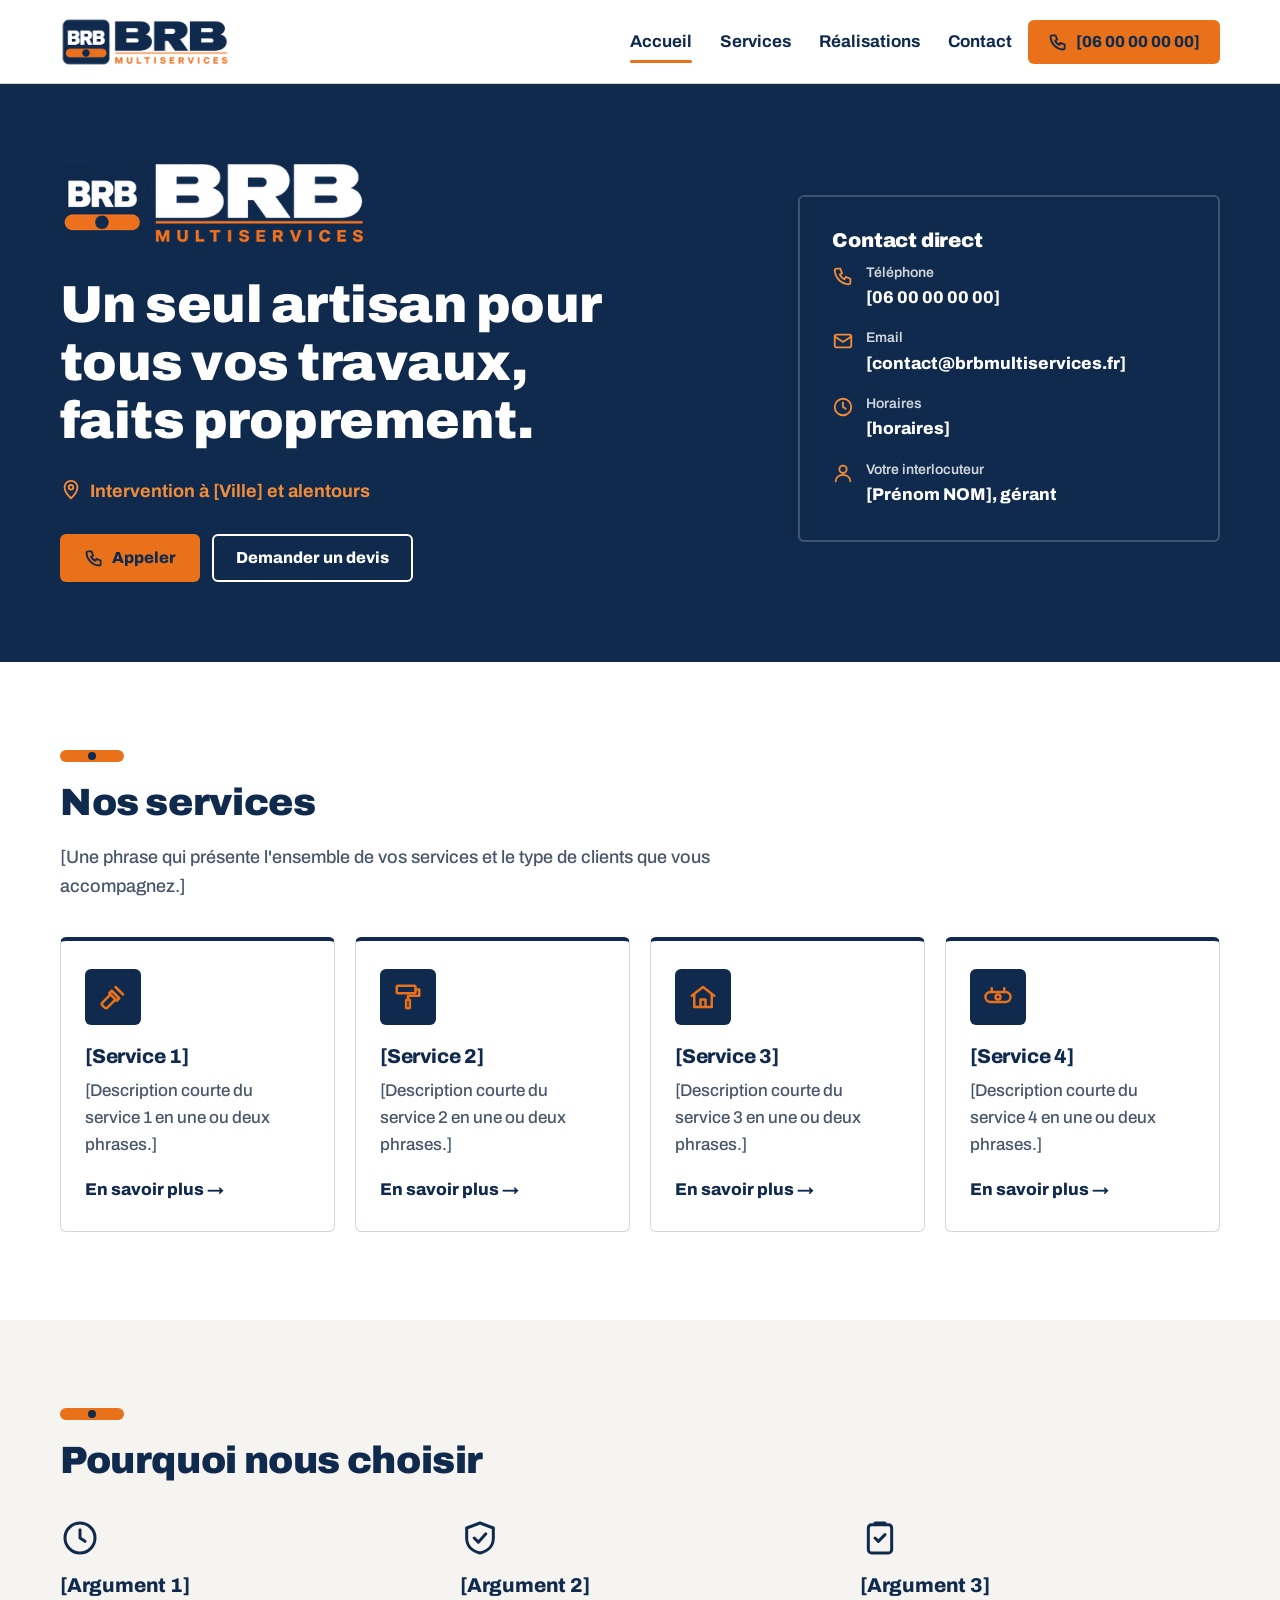
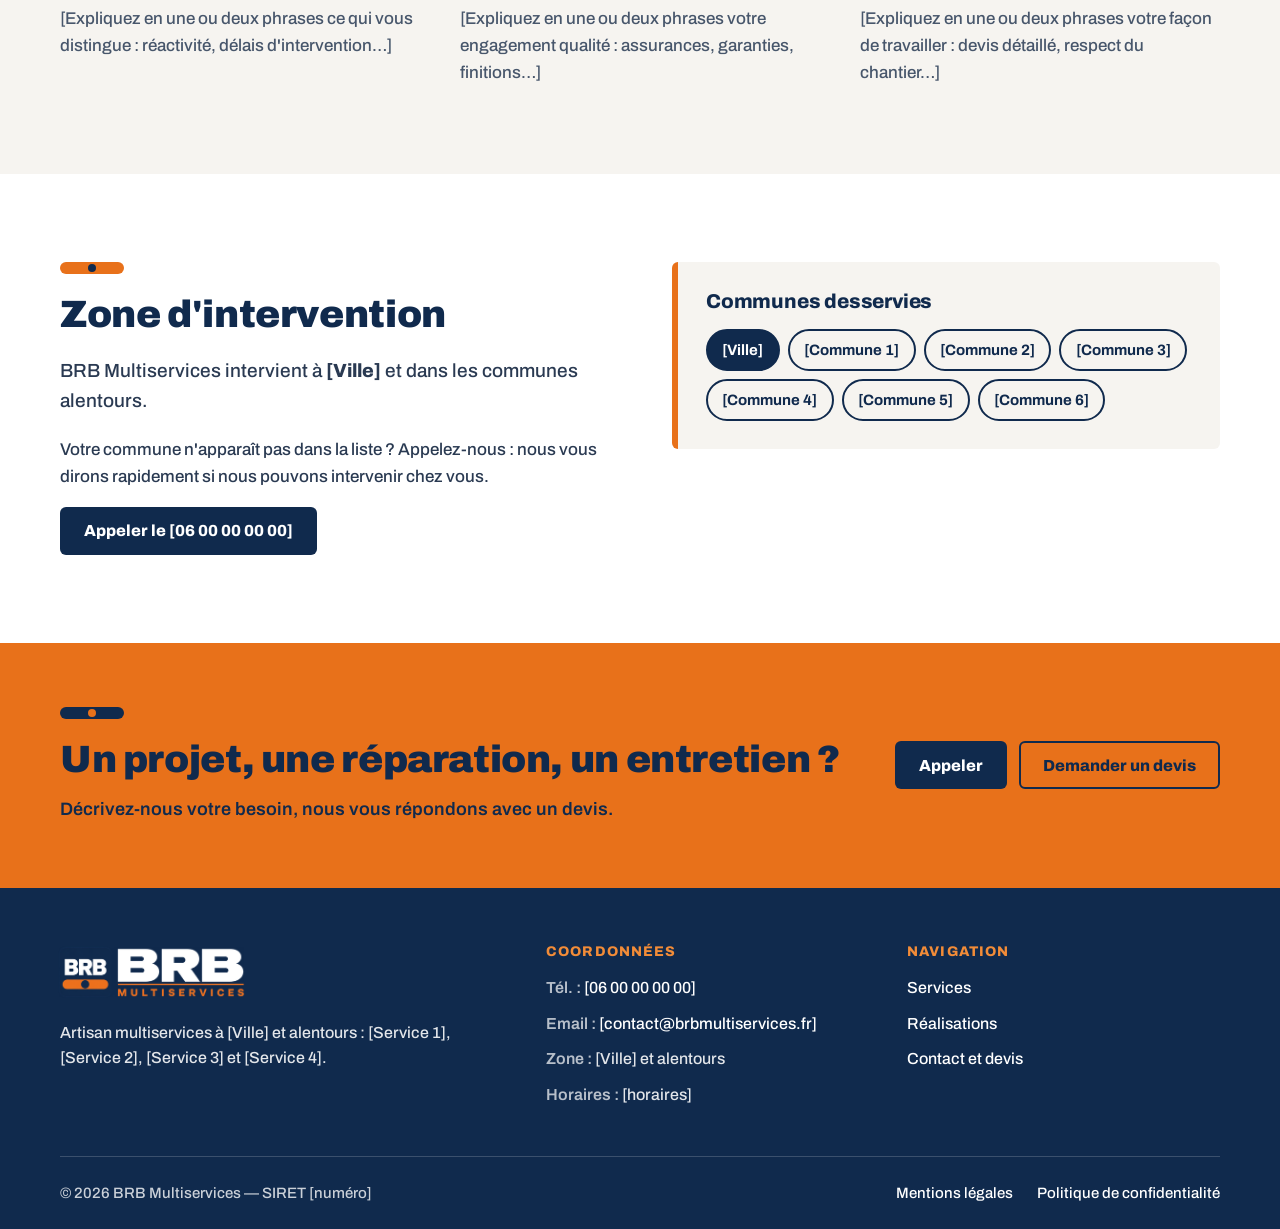
==== commit 00aa8351: "Domaine définitif : brbmultiservices.fr Co-Authored-By: Claude Opus 5.5 <noreply@anthropic.com> Clau" ====
--- a/index.html
+++ b/index.html
@@ -7,15 +7,15 @@
 
   <title>BRB Multiservices — Artisan multiservices à [Ville] et alentours</title>
   <meta name="description" content="BRB Multiservices, artisan multiservices à [Ville] : [Service 1], [Service 2], [Service 3] et [Service 4]. Intervention à [Ville] et alentours. Appelez le [06 00 00 00 00].">
-  <link rel="canonical" href="https://www.brb-multiservices.fr/">
+  <link rel="canonical" href="https://brbmultiservices.fr/">
 
   <meta property="og:type" content="website">
   <meta property="og:locale" content="fr_FR">
   <meta property="og:site_name" content="BRB Multiservices">
   <meta property="og:title" content="BRB Multiservices — Artisan multiservices à [Ville]">
   <meta property="og:description" content="[Service 1], [Service 2], [Service 3] et [Service 4] à [Ville] et alentours. Devis sur demande.">
-  <meta property="og:url" content="https://www.brb-multiservices.fr/">
-  <meta property="og:image" content="https://www.brb-multiservices.fr/assets/img/logo/logo-principal-fond-blanc.jpg">
+  <meta property="og:url" content="https://brbmultiservices.fr/">
+  <meta property="og:image" content="https://brbmultiservices.fr/assets/img/logo/logo-principal-fond-blanc.jpg">
   <meta property="og:image:width" content="1858">
   <meta property="og:image:height" content="545">
   <meta property="og:image:alt" content="Logo BRB Multiservices">
@@ -37,14 +37,14 @@
   {
     "@context": "https://schema.org",
     "@type": "LocalBusiness",
-    "@id": "https://www.brb-multiservices.fr/#entreprise",
+    "@id": "https://brbmultiservices.fr/#entreprise",
     "name": "BRB Multiservices",
     "description": "Artisan multiservices à [Ville] et alentours : [Service 1], [Service 2], [Service 3], [Service 4].",
-    "url": "https://www.brb-multiservices.fr/",
-    "logo": "https://www.brb-multiservices.fr/assets/img/logo/icone-512.png",
-    "image": "https://www.brb-multiservices.fr/assets/img/logo/logo-principal-fond-blanc.jpg",
+    "url": "https://brbmultiservices.fr/",
+    "logo": "https://brbmultiservices.fr/assets/img/logo/icone-512.png",
+    "image": "https://brbmultiservices.fr/assets/img/logo/logo-principal-fond-blanc.jpg",
     "telephone": "+33600000000",
-    "email": "contact@brb-multiservices.fr",
+    "email": "contact@brbmultiservices.fr",
     "founder": "[Prénom NOM]",
     "address": {
       "@type": "PostalAddress",
@@ -119,7 +119,7 @@
             </li>
             <li>
               <svg viewBox="0 0 24 24" fill="none" stroke="currentColor" stroke-width="2" stroke-linecap="round" stroke-linejoin="round" aria-hidden="true"><rect x="3" y="5" width="18" height="14" rx="2"/><path d="M3 7l9 6 9-6"/></svg>
-              <div><span class="k">Email</span><a class="v" href="mailto:contact@brb-multiservices.fr">[contact@brb-multiservices.fr]</a></div>
+              <div><span class="k">Email</span><a class="v" href="mailto:contact@brbmultiservices.fr">[contact@brbmultiservices.fr]</a></div>
             </li>
             <li>
               <svg viewBox="0 0 24 24" fill="none" stroke="currentColor" stroke-width="2" stroke-linecap="round" stroke-linejoin="round" aria-hidden="true"><circle cx="12" cy="12" r="9"/><path d="M12 7v5l3 2"/></svg>
@@ -261,7 +261,7 @@
           <h2 class="footer-title">Coordonnées</h2>
           <ul class="footer-list">
             <li><span class="k">Tél. :</span> <a href="tel:+33600000000">[06 00 00 00 00]</a></li>
-            <li><span class="k">Email :</span> <a href="mailto:contact@brb-multiservices.fr">[contact@brb-multiservices.fr]</a></li>
+            <li><span class="k">Email :</span> <a href="mailto:contact@brbmultiservices.fr">[contact@brbmultiservices.fr]</a></li>
             <li><span class="k">Zone :</span> [Ville] et alentours</li>
             <li><span class="k">Horaires :</span> [horaires]</li>
           </ul>
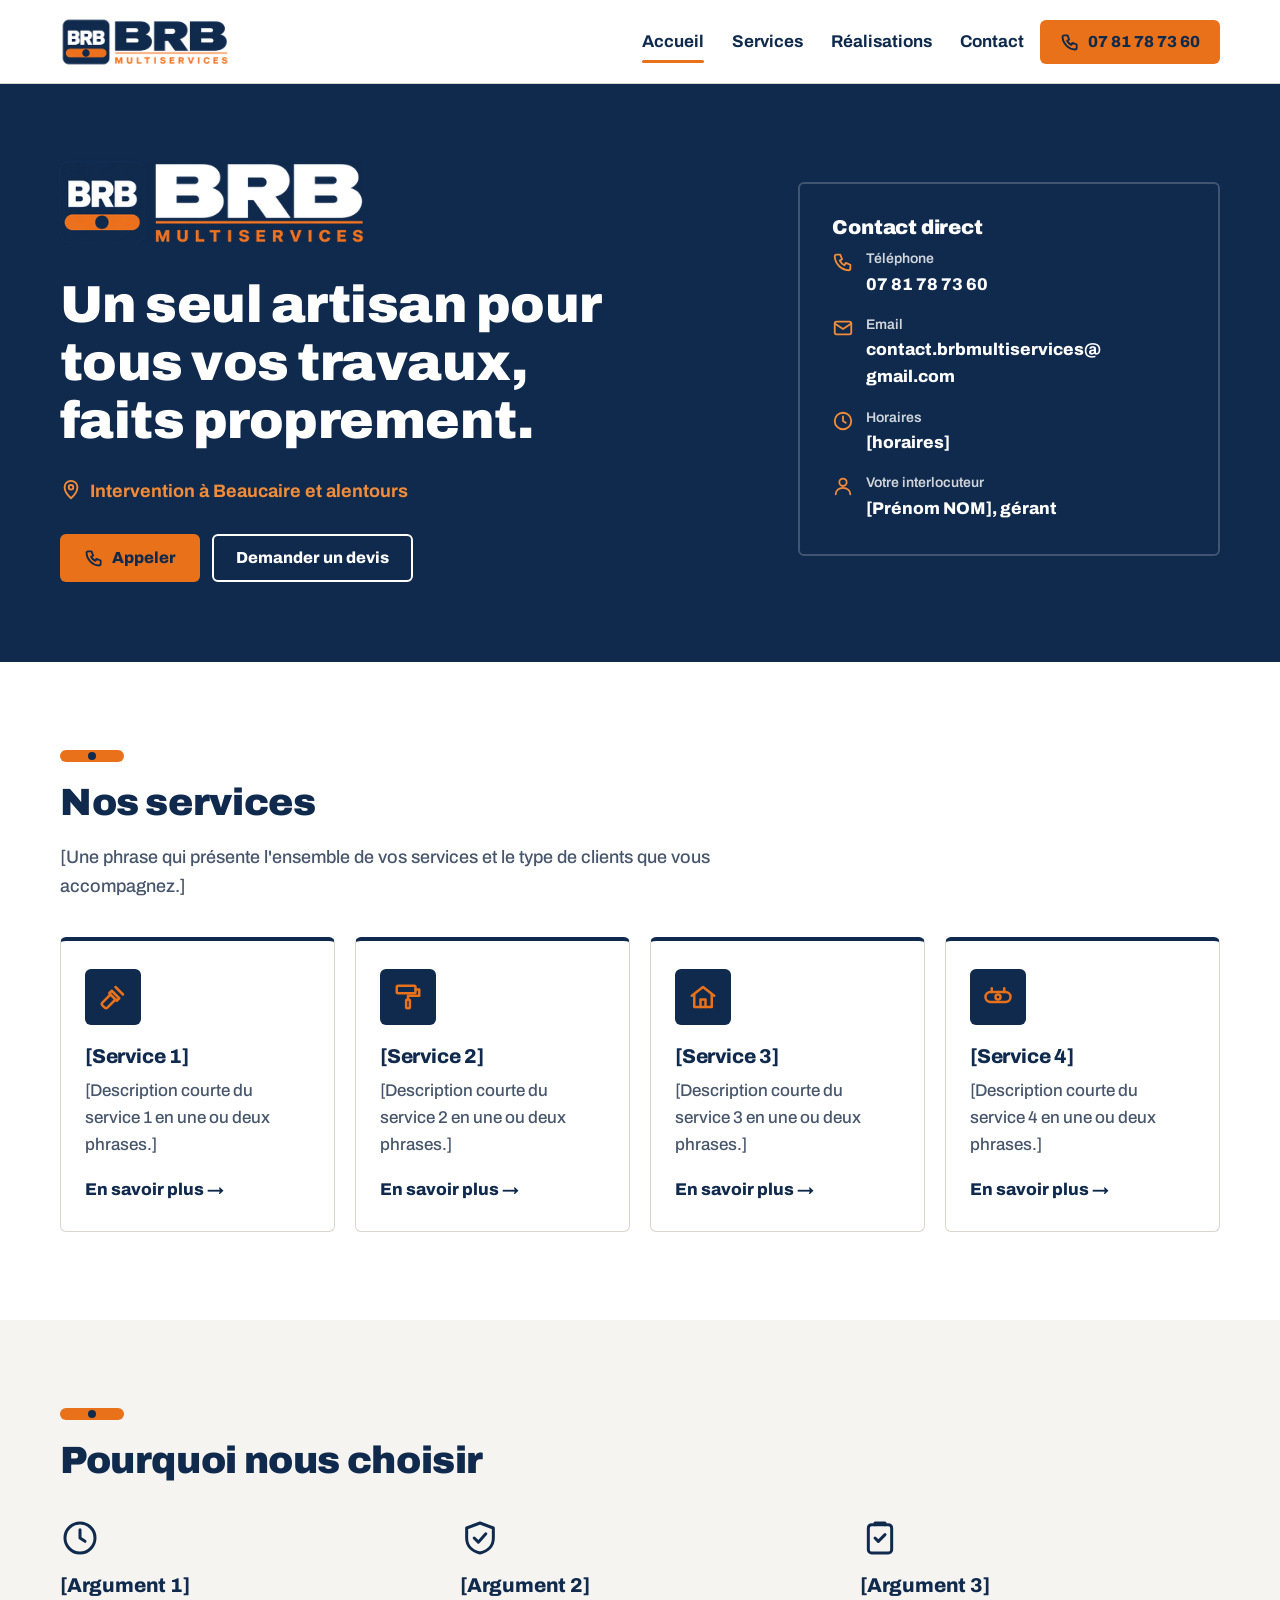
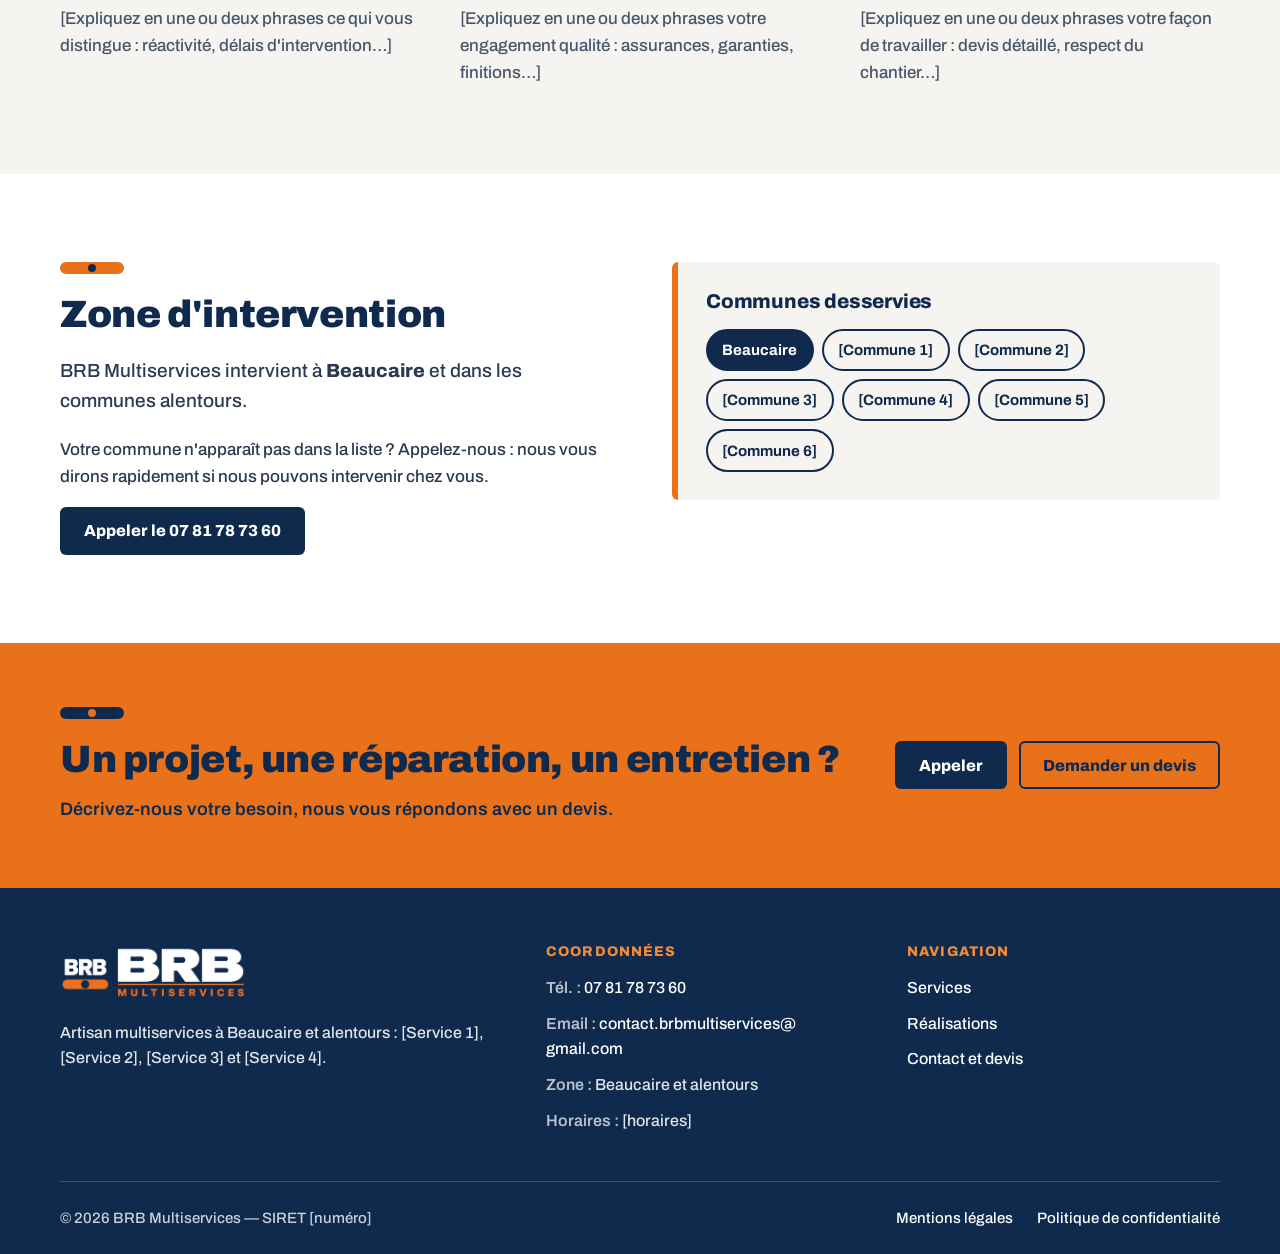
==== commit 95708bf5: "Coordonnées : téléphone, email et ville (Beaucaire) Remplace les placeholders de téléphone, d'email," ====
--- a/index.html
+++ b/index.html
@@ -5,15 +5,15 @@
   <meta name="viewport" content="width=device-width, initial-scale=1">
   <script>document.documentElement.className = 'js';</script>
 
-  <title>BRB Multiservices — Artisan multiservices à [Ville] et alentours</title>
-  <meta name="description" content="BRB Multiservices, artisan multiservices à [Ville] : [Service 1], [Service 2], [Service 3] et [Service 4]. Intervention à [Ville] et alentours. Appelez le [06 00 00 00 00].">
+  <title>BRB Multiservices — Artisan multiservices à Beaucaire et alentours</title>
+  <meta name="description" content="BRB Multiservices, artisan multiservices à Beaucaire : [Service 1], [Service 2], [Service 3] et [Service 4]. Intervention à Beaucaire et alentours. Appelez le 07 81 78 73 60.">
   <link rel="canonical" href="https://brbmultiservices.fr/">
 
   <meta property="og:type" content="website">
   <meta property="og:locale" content="fr_FR">
   <meta property="og:site_name" content="BRB Multiservices">
-  <meta property="og:title" content="BRB Multiservices — Artisan multiservices à [Ville]">
-  <meta property="og:description" content="[Service 1], [Service 2], [Service 3] et [Service 4] à [Ville] et alentours. Devis sur demande.">
+  <meta property="og:title" content="BRB Multiservices — Artisan multiservices à Beaucaire">
+  <meta property="og:description" content="[Service 1], [Service 2], [Service 3] et [Service 4] à Beaucaire et alentours. Devis sur demande.">
   <meta property="og:url" content="https://brbmultiservices.fr/">
   <meta property="og:image" content="https://brbmultiservices.fr/assets/img/logo/logo-principal-fond-blanc.jpg">
   <meta property="og:image:width" content="1858">
@@ -39,20 +39,20 @@
     "@type": "LocalBusiness",
     "@id": "https://brbmultiservices.fr/#entreprise",
     "name": "BRB Multiservices",
-    "description": "Artisan multiservices à [Ville] et alentours : [Service 1], [Service 2], [Service 3], [Service 4].",
+    "description": "Artisan multiservices à Beaucaire et alentours : [Service 1], [Service 2], [Service 3], [Service 4].",
     "url": "https://brbmultiservices.fr/",
     "logo": "https://brbmultiservices.fr/assets/img/logo/icone-512.png",
     "image": "https://brbmultiservices.fr/assets/img/logo/logo-principal-fond-blanc.jpg",
-    "telephone": "+33600000000",
-    "email": "contact@brbmultiservices.fr",
+    "telephone": "+33781787360",
+    "email": "contact.brbmultiservices@gmail.com",
     "founder": "[Prénom NOM]",
     "address": {
       "@type": "PostalAddress",
-      "addressLocality": "[Ville]",
-      "postalCode": "[Code postal]",
+      "addressLocality": "Beaucaire",
+      "postalCode": "30300",
       "addressCountry": "FR"
     },
-    "areaServed": ["[Ville]", "[Commune 1]", "[Commune 2]", "[Commune 3]"],
+    "areaServed": ["Beaucaire", "[Commune 1]", "[Commune 2]", "[Commune 3]"],
     "openingHours": "[Mo-Fr 08:00-18:00]",
     "makesOffer": [
       { "@type": "Offer", "itemOffered": { "@type": "Service", "name": "[Service 1]" } },
@@ -71,9 +71,9 @@
       <a class="brand" href="index.html">
         <img src="assets/img/logo/logo-principal.png" srcset="assets/img/logo/logo-principal-400.png 400w, assets/img/logo/logo-principal.png 1858w" sizes="(min-width: 960px) 171px, 137px" width="1858" height="545" alt="BRB Multiservices — retour à l'accueil" fetchpriority="high">
       </a>
-      <a class="btn btn--primary header-phone" href="tel:+33600000000" aria-label="Appeler BRB Multiservices au [06 00 00 00 00]">
+      <a class="btn btn--primary header-phone" href="tel:+33781787360" aria-label="Appeler BRB Multiservices au 07 81 78 73 60">
         <svg viewBox="0 0 24 24" fill="none" stroke="currentColor" stroke-width="2.2" stroke-linecap="round" stroke-linejoin="round" aria-hidden="true"><path d="M5 4h4l2 5-2.5 1.5a11 11 0 0 0 5 5L15 13l5 2v4a2 2 0 0 1-2 2A16 16 0 0 1 3 6a2 2 0 0 1 2-2"/></svg>
-        <span class="label-long">[06 00 00 00 00]</span>
+        <span class="label-long">07 81 78 73 60</span>
       </a>
       <button class="nav-toggle" type="button" aria-expanded="false" aria-controls="site-nav" aria-label="Ouvrir le menu">
         <span></span><span></span><span></span>
@@ -99,10 +99,10 @@
           <h1 id="hero-title">Un seul artisan pour tous vos travaux, faits proprement.</h1>
           <p class="hero-zone">
             <svg viewBox="0 0 24 24" fill="none" stroke="currentColor" stroke-width="2" stroke-linecap="round" stroke-linejoin="round" aria-hidden="true"><path d="M12 21s-7-6.2-7-12a7 7 0 0 1 14 0c0 5.8-7 12-7 12z"/><circle cx="12" cy="9" r="2.5"/></svg>
-            Intervention à [Ville] et alentours
+            Intervention à Beaucaire et alentours
           </p>
           <div class="btn-row">
-            <a class="btn btn--primary" href="tel:+33600000000">
+            <a class="btn btn--primary" href="tel:+33781787360">
               <svg viewBox="0 0 24 24" fill="none" stroke="currentColor" stroke-width="2.2" stroke-linecap="round" stroke-linejoin="round" aria-hidden="true"><path d="M5 4h4l2 5-2.5 1.5a11 11 0 0 0 5 5L15 13l5 2v4a2 2 0 0 1-2 2A16 16 0 0 1 3 6a2 2 0 0 1 2-2"/></svg>
               Appeler
             </a>
@@ -115,11 +115,11 @@
           <ul class="info-list">
             <li>
               <svg viewBox="0 0 24 24" fill="none" stroke="currentColor" stroke-width="2" stroke-linecap="round" stroke-linejoin="round" aria-hidden="true"><path d="M5 4h4l2 5-2.5 1.5a11 11 0 0 0 5 5L15 13l5 2v4a2 2 0 0 1-2 2A16 16 0 0 1 3 6a2 2 0 0 1 2-2"/></svg>
-              <div><span class="k">Téléphone</span><a class="v" href="tel:+33600000000">[06 00 00 00 00]</a></div>
+              <div><span class="k">Téléphone</span><a class="v" href="tel:+33781787360">07 81 78 73 60</a></div>
             </li>
             <li>
               <svg viewBox="0 0 24 24" fill="none" stroke="currentColor" stroke-width="2" stroke-linecap="round" stroke-linejoin="round" aria-hidden="true"><rect x="3" y="5" width="18" height="14" rx="2"/><path d="M3 7l9 6 9-6"/></svg>
-              <div><span class="k">Email</span><a class="v" href="mailto:contact@brbmultiservices.fr">[contact@brbmultiservices.fr]</a></div>
+              <div><span class="k">Email</span><a class="v" href="mailto:contact.brbmultiservices@gmail.com">contact.brbmultiservices@<wbr>gmail.com</a></div>
             </li>
             <li>
               <svg viewBox="0 0 24 24" fill="none" stroke="currentColor" stroke-width="2" stroke-linecap="round" stroke-linejoin="round" aria-hidden="true"><circle cx="12" cy="12" r="9"/><path d="M12 7v5l3 2"/></svg>
@@ -214,14 +214,14 @@
         <div>
           <span class="level" aria-hidden="true"></span>
           <h2 id="zone-title">Zone d'intervention</h2>
-          <p class="lead">BRB Multiservices intervient à <strong>[Ville]</strong> et dans les communes alentours.</p>
+          <p class="lead">BRB Multiservices intervient à <strong>Beaucaire</strong> et dans les communes alentours.</p>
           <p>Votre commune n'apparaît pas dans la liste ? Appelez-nous : nous vous dirons rapidement si nous pouvons intervenir chez vous.</p>
-          <a class="btn btn--navy" href="tel:+33600000000">Appeler le [06 00 00 00 00]</a>
+          <a class="btn btn--navy" href="tel:+33781787360">Appeler le 07 81 78 73 60</a>
         </div>
         <div class="zone-box">
           <h3>Communes desservies</h3>
           <ul class="chips">
-            <li class="is-main">[Ville]</li>
+            <li class="is-main">Beaucaire</li>
             <li>[Commune 1]</li>
             <li>[Commune 2]</li>
             <li>[Commune 3]</li>
@@ -242,7 +242,7 @@
           <p>Décrivez-nous votre besoin, nous vous répondons avec un devis.</p>
         </div>
         <div class="btn-row">
-          <a class="btn btn--navy" href="tel:+33600000000">Appeler</a>
+          <a class="btn btn--navy" href="tel:+33781787360">Appeler</a>
           <a class="btn btn--outline" href="contact.html">Demander un devis</a>
         </div>
       </div>
@@ -255,14 +255,14 @@
       <div class="footer-grid">
         <div>
           <img class="footer-logo" src="assets/img/logo/logo-blanc-fond-fonce.png" srcset="assets/img/logo/logo-blanc-fond-fonce-400.png 400w, assets/img/logo/logo-blanc-fond-fonce.png 1858w" sizes="191px" width="1858" height="545" alt="BRB Multiservices" loading="lazy">
-          <p>Artisan multiservices à [Ville] et alentours : [Service 1], [Service 2], [Service 3] et [Service 4].</p>
+          <p>Artisan multiservices à Beaucaire et alentours : [Service 1], [Service 2], [Service 3] et [Service 4].</p>
         </div>
         <div>
           <h2 class="footer-title">Coordonnées</h2>
           <ul class="footer-list">
-            <li><span class="k">Tél. :</span> <a href="tel:+33600000000">[06 00 00 00 00]</a></li>
-            <li><span class="k">Email :</span> <a href="mailto:contact@brbmultiservices.fr">[contact@brbmultiservices.fr]</a></li>
-            <li><span class="k">Zone :</span> [Ville] et alentours</li>
+            <li><span class="k">Tél. :</span> <a href="tel:+33781787360">07 81 78 73 60</a></li>
+            <li><span class="k">Email :</span> <a href="mailto:contact.brbmultiservices@gmail.com">contact.brbmultiservices@<wbr>gmail.com</a></li>
+            <li><span class="k">Zone :</span> Beaucaire et alentours</li>
             <li><span class="k">Horaires :</span> [horaires]</li>
           </ul>
         </div>
@@ -285,7 +285,7 @@
     </div>
   </footer>
 
-  <a class="btn btn--primary call-fab" href="tel:+33600000000">
+  <a class="btn btn--primary call-fab" href="tel:+33781787360">
     <svg viewBox="0 0 24 24" fill="none" stroke="currentColor" stroke-width="2.2" stroke-linecap="round" stroke-linejoin="round" aria-hidden="true"><path d="M5 4h4l2 5-2.5 1.5a11 11 0 0 0 5 5L15 13l5 2v4a2 2 0 0 1-2 2A16 16 0 0 1 3 6a2 2 0 0 1 2-2"/></svg>
     Appeler BRB Multiservices
   </a>
--- a/assets/css/style.css
+++ b/assets/css/style.css
@@ -685,3 +685,12 @@
   *, *::before, *::after { transition: none !important; }
 }
 .field .hint-inline { font-weight: 500; color: var(--text-muted); }
+
+/* Adresses longues (email) : retour à la ligne plutôt que débordement */
+.hero-grid > *,
+.contact-grid > *,
+.footer-grid > *,
+.info-list li > div { min-width: 0; }
+.info-list .v,
+.footer-list a,
+.prose a { overflow-wrap: anywhere; }
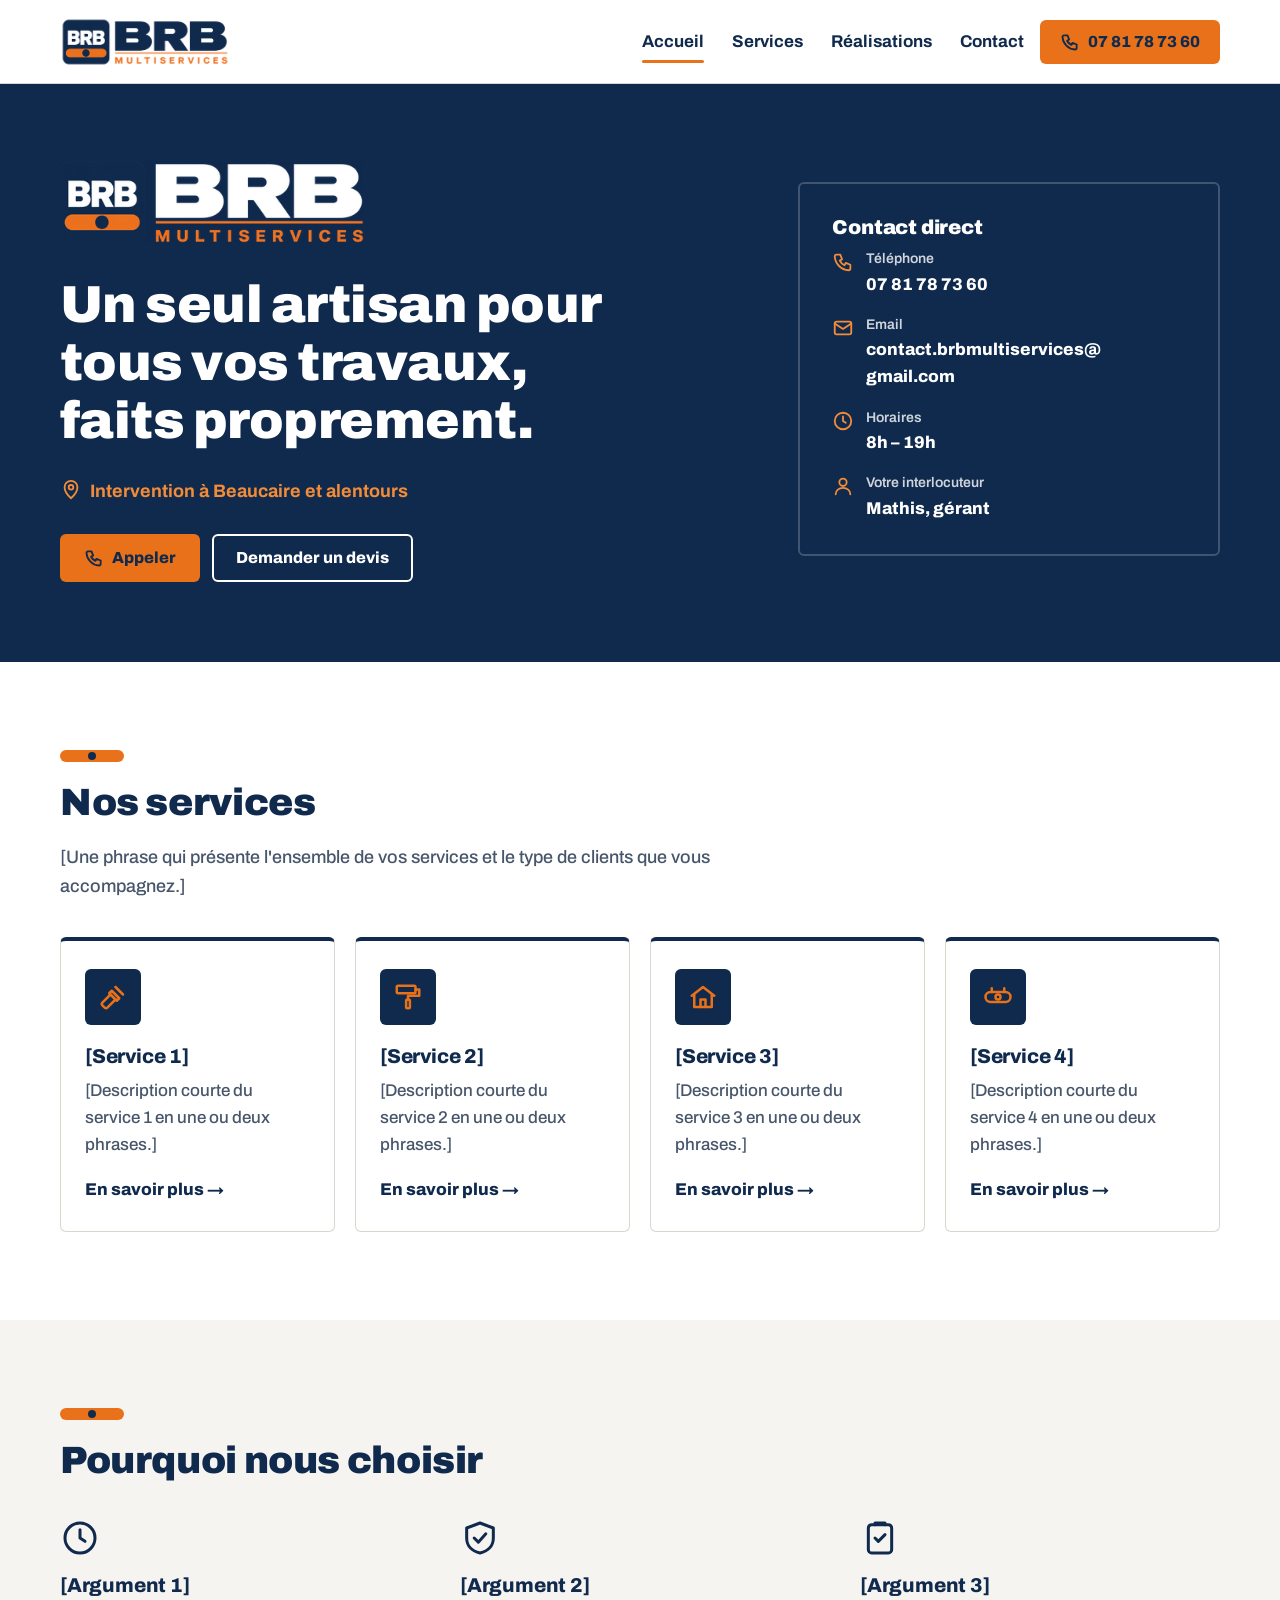
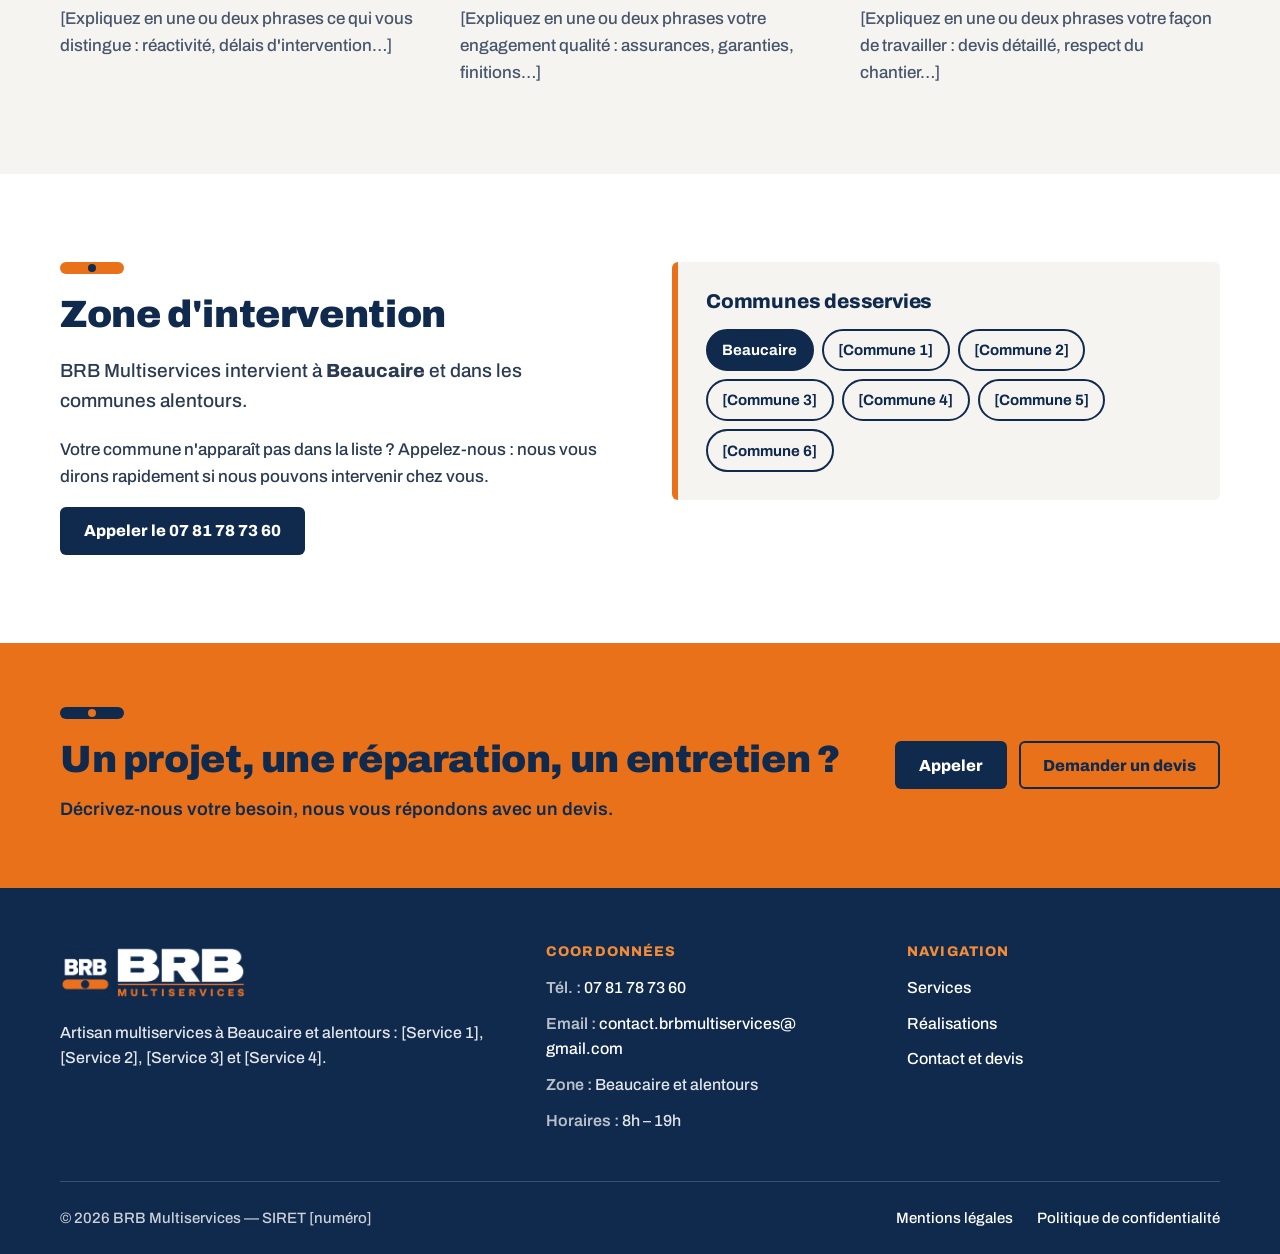
==== commit a05f4e21: "Horaires (8h-19h) et prénom du gérant Co-Authored-By: Claude Opus 5.5 <noreply@anthropic.com> Claude" ====
--- a/index.html
+++ b/index.html
@@ -45,7 +45,7 @@
     "image": "https://brbmultiservices.fr/assets/img/logo/logo-principal-fond-blanc.jpg",
     "telephone": "+33781787360",
     "email": "contact.brbmultiservices@gmail.com",
-    "founder": "[Prénom NOM]",
+    "founder": "Mathis",
     "address": {
       "@type": "PostalAddress",
       "addressLocality": "Beaucaire",
@@ -123,11 +123,11 @@
             </li>
             <li>
               <svg viewBox="0 0 24 24" fill="none" stroke="currentColor" stroke-width="2" stroke-linecap="round" stroke-linejoin="round" aria-hidden="true"><circle cx="12" cy="12" r="9"/><path d="M12 7v5l3 2"/></svg>
-              <div><span class="k">Horaires</span><span class="v">[horaires]</span></div>
+              <div><span class="k">Horaires</span><span class="v">8h – 19h</span></div>
             </li>
             <li>
               <svg viewBox="0 0 24 24" fill="none" stroke="currentColor" stroke-width="2" stroke-linecap="round" stroke-linejoin="round" aria-hidden="true"><circle cx="12" cy="8" r="4"/><path d="M4 21c0-4 3.6-7 8-7s8 3 8 7"/></svg>
-              <div><span class="k">Votre interlocuteur</span><span class="v">[Prénom NOM], gérant</span></div>
+              <div><span class="k">Votre interlocuteur</span><span class="v">Mathis, gérant</span></div>
             </li>
           </ul>
         </aside>
@@ -263,7 +263,7 @@
             <li><span class="k">Tél. :</span> <a href="tel:+33781787360">07 81 78 73 60</a></li>
             <li><span class="k">Email :</span> <a href="mailto:contact.brbmultiservices@gmail.com">contact.brbmultiservices@<wbr>gmail.com</a></li>
             <li><span class="k">Zone :</span> Beaucaire et alentours</li>
-            <li><span class="k">Horaires :</span> [horaires]</li>
+            <li><span class="k">Horaires :</span> 8h – 19h</li>
           </ul>
         </div>
         <nav aria-label="Liens du pied de page">
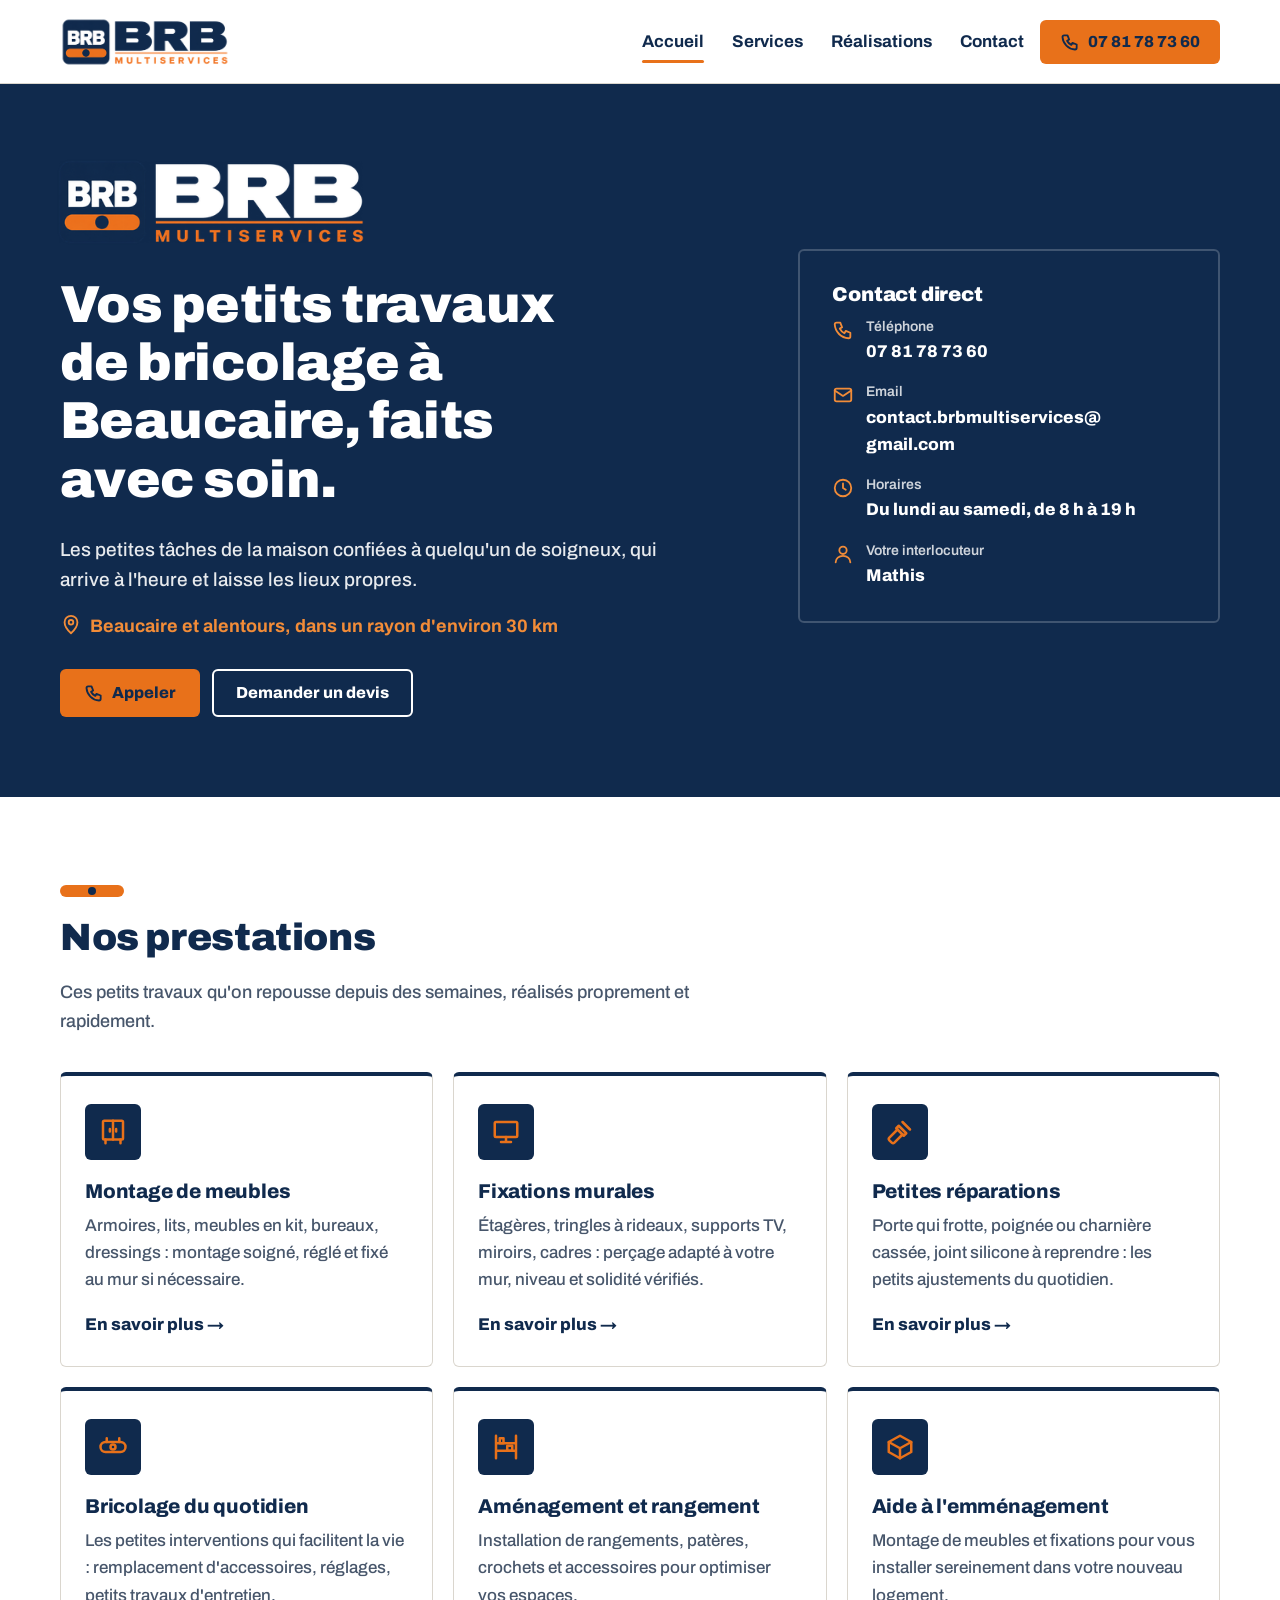
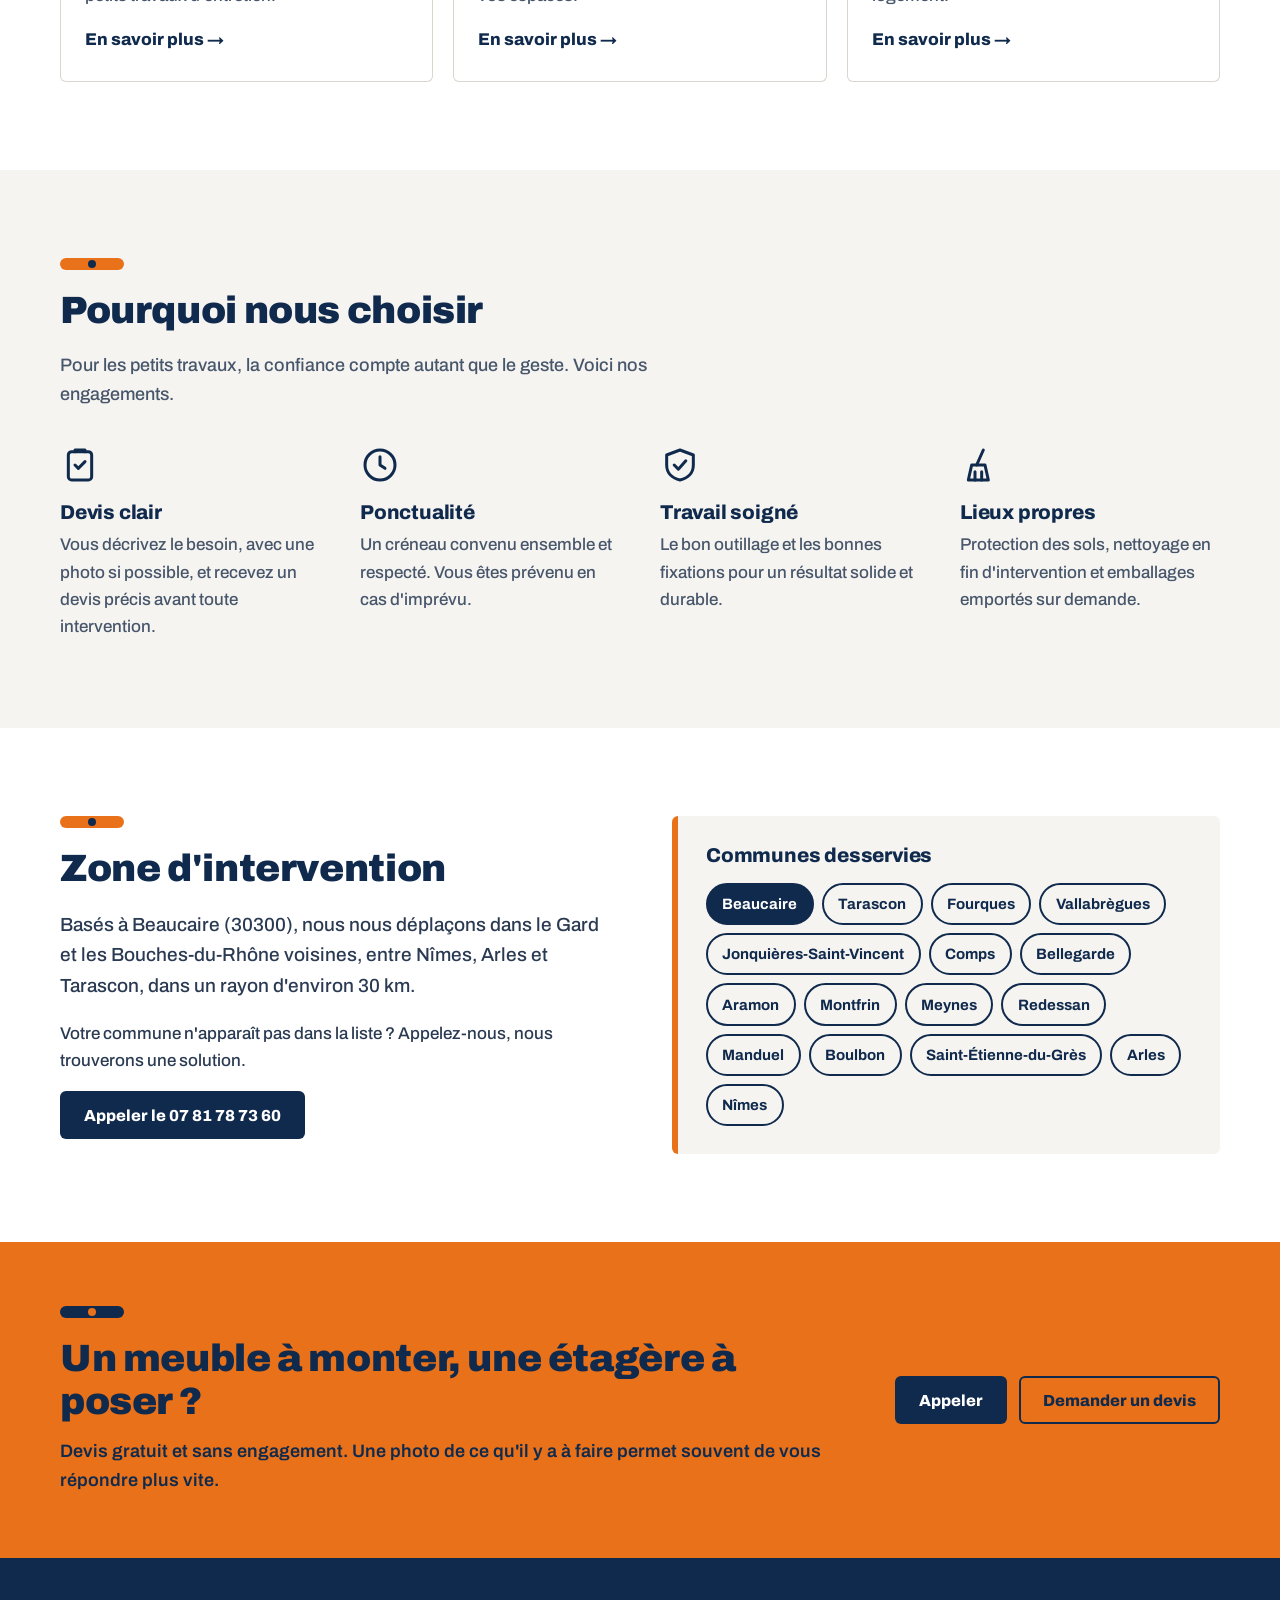
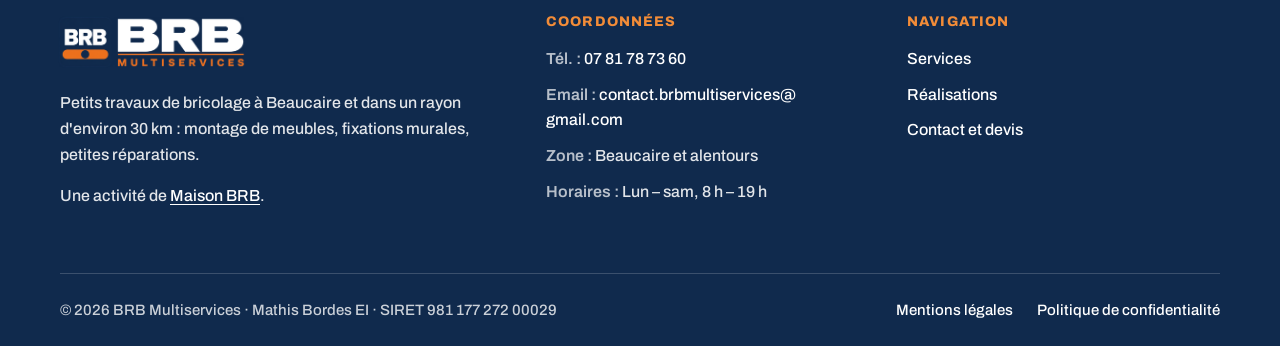
==== commit dacf7747: "Contenus repris de Maison BRB : prestations, zone, horaires, mentions légales - 6 prestations (monta" ====
--- a/index.html
+++ b/index.html
@@ -5,15 +5,15 @@
   <meta name="viewport" content="width=device-width, initial-scale=1">
   <script>document.documentElement.className = 'js';</script>
 
-  <title>BRB Multiservices — Artisan multiservices à Beaucaire et alentours</title>
-  <meta name="description" content="BRB Multiservices, artisan multiservices à Beaucaire : [Service 1], [Service 2], [Service 3] et [Service 4]. Intervention à Beaucaire et alentours. Appelez le 07 81 78 73 60.">
+  <title>BRB Multiservices — Petits travaux de bricolage et montage de meubles à Beaucaire</title>
+  <meta name="description" content="BRB Multiservices, petits travaux de bricolage à Beaucaire : montage de meubles, fixations murales, petites réparations. Tarascon, Arles, Nîmes. Devis gratuit au 07 81 78 73 60.">
   <link rel="canonical" href="https://brbmultiservices.fr/">
 
   <meta property="og:type" content="website">
   <meta property="og:locale" content="fr_FR">
   <meta property="og:site_name" content="BRB Multiservices">
-  <meta property="og:title" content="BRB Multiservices — Artisan multiservices à Beaucaire">
-  <meta property="og:description" content="[Service 1], [Service 2], [Service 3] et [Service 4] à Beaucaire et alentours. Devis sur demande.">
+  <meta property="og:title" content="BRB Multiservices — Petits travaux de bricolage et montage de meubles à Beaucaire">
+  <meta property="og:description" content="BRB Multiservices, petits travaux de bricolage à Beaucaire : montage de meubles, fixations murales, petites réparations. Tarascon, Arles, Nîmes. Devis gratuit au 07 81 78 73 60.">
   <meta property="og:url" content="https://brbmultiservices.fr/">
   <meta property="og:image" content="https://brbmultiservices.fr/assets/img/logo/logo-principal-fond-blanc.jpg">
   <meta property="og:image:width" content="1858">
@@ -32,35 +32,165 @@
   <link rel="stylesheet" href="https://fonts.googleapis.com/css2?family=Archivo:wght@500;600;700;800;900&display=swap">
   <link rel="stylesheet" href="assets/css/style.css">
   <script src="assets/js/main.js" defer></script>
-
   <script type="application/ld+json">
-  {
-    "@context": "https://schema.org",
-    "@type": "LocalBusiness",
-    "@id": "https://brbmultiservices.fr/#entreprise",
-    "name": "BRB Multiservices",
-    "description": "Artisan multiservices à Beaucaire et alentours : [Service 1], [Service 2], [Service 3], [Service 4].",
-    "url": "https://brbmultiservices.fr/",
-    "logo": "https://brbmultiservices.fr/assets/img/logo/icone-512.png",
-    "image": "https://brbmultiservices.fr/assets/img/logo/logo-principal-fond-blanc.jpg",
-    "telephone": "+33781787360",
-    "email": "contact.brbmultiservices@gmail.com",
-    "founder": "Mathis",
-    "address": {
-      "@type": "PostalAddress",
-      "addressLocality": "Beaucaire",
-      "postalCode": "30300",
-      "addressCountry": "FR"
-    },
-    "areaServed": ["Beaucaire", "[Commune 1]", "[Commune 2]", "[Commune 3]"],
-    "openingHours": "[Mo-Fr 08:00-18:00]",
-    "makesOffer": [
-      { "@type": "Offer", "itemOffered": { "@type": "Service", "name": "[Service 1]" } },
-      { "@type": "Offer", "itemOffered": { "@type": "Service", "name": "[Service 2]" } },
-      { "@type": "Offer", "itemOffered": { "@type": "Service", "name": "[Service 3]" } },
-      { "@type": "Offer", "itemOffered": { "@type": "Service", "name": "[Service 4]" } }
+{
+  "@context": "https://schema.org",
+  "@type": "LocalBusiness",
+  "@id": "https://brbmultiservices.fr/#entreprise",
+  "name": "BRB Multiservices",
+  "description": "Petits travaux de bricolage à Beaucaire : montage de meubles, fixations murales, petites réparations, bricolage du quotidien, aménagement et rangement, aide à l'emménagement.",
+  "url": "https://brbmultiservices.fr/",
+  "logo": "https://brbmultiservices.fr/assets/img/logo/icone-512.png",
+  "image": "https://brbmultiservices.fr/assets/img/logo/logo-principal-fond-blanc.jpg",
+  "telephone": "+33781787360",
+  "email": "contact.brbmultiservices@gmail.com",
+  "address": {
+    "@type": "PostalAddress",
+    "addressLocality": "Beaucaire",
+    "postalCode": "30300",
+    "addressRegion": "Occitanie",
+    "addressCountry": "FR"
+  },
+  "geo": {
+    "@type": "GeoCoordinates",
+    "latitude": 43.8083,
+    "longitude": 4.6436
+  },
+  "areaServed": [
+    {
+      "@type": "City",
+      "name": "Beaucaire"
+    },
+    {
+      "@type": "City",
+      "name": "Tarascon"
+    },
+    {
+      "@type": "City",
+      "name": "Fourques"
+    },
+    {
+      "@type": "City",
+      "name": "Vallabrègues"
+    },
+    {
+      "@type": "City",
+      "name": "Jonquières-Saint-Vincent"
+    },
+    {
+      "@type": "City",
+      "name": "Comps"
+    },
+    {
+      "@type": "City",
+      "name": "Bellegarde"
+    },
+    {
+      "@type": "City",
+      "name": "Aramon"
+    },
+    {
+      "@type": "City",
+      "name": "Montfrin"
+    },
+    {
+      "@type": "City",
+      "name": "Meynes"
+    },
+    {
+      "@type": "City",
+      "name": "Redessan"
+    },
+    {
+      "@type": "City",
+      "name": "Manduel"
+    },
+    {
+      "@type": "City",
+      "name": "Boulbon"
+    },
+    {
+      "@type": "City",
+      "name": "Saint-Étienne-du-Grès"
+    },
+    {
+      "@type": "City",
+      "name": "Arles"
+    },
+    {
+      "@type": "City",
+      "name": "Nîmes"
+    }
+  ],
+  "openingHoursSpecification": [
+    {
+      "@type": "OpeningHoursSpecification",
+      "dayOfWeek": [
+        "Monday",
+        "Tuesday",
+        "Wednesday",
+        "Thursday",
+        "Friday",
+        "Saturday"
+      ],
+      "opens": "08:00",
+      "closes": "19:00"
+    }
+  ],
+  "hasOfferCatalog": {
+    "@type": "OfferCatalog",
+    "name": "Prestations BRB Multiservices",
+    "itemListElement": [
+      {
+        "@type": "Offer",
+        "itemOffered": {
+          "@type": "Service",
+          "name": "Montage de meubles"
+        }
+      },
+      {
+        "@type": "Offer",
+        "itemOffered": {
+          "@type": "Service",
+          "name": "Fixations murales"
+        }
+      },
+      {
+        "@type": "Offer",
+        "itemOffered": {
+          "@type": "Service",
+          "name": "Petites réparations"
+        }
+      },
+      {
+        "@type": "Offer",
+        "itemOffered": {
+          "@type": "Service",
+          "name": "Bricolage du quotidien"
+        }
+      },
+      {
+        "@type": "Offer",
+        "itemOffered": {
+          "@type": "Service",
+          "name": "Aménagement et rangement"
+        }
+      },
+      {
+        "@type": "Offer",
+        "itemOffered": {
+          "@type": "Service",
+          "name": "Aide à l'emménagement"
+        }
+      }
     ]
+  },
+  "parentOrganization": {
+    "@type": "Organization",
+    "name": "Maison BRB",
+    "url": "https://maisonbrb.fr/"
   }
+}
   </script>
 </head>
 <body>
@@ -96,10 +226,11 @@
       <div class="container hero-grid">
         <div>
           <img class="hero-logo" src="assets/img/logo/logo-blanc-fond-fonce.png" srcset="assets/img/logo/logo-blanc-fond-fonce-400.png 400w, assets/img/logo/logo-blanc-fond-fonce-800.png 800w, assets/img/logo/logo-blanc-fond-fonce.png 1858w" sizes="(min-width: 960px) 314px, 219px" width="1858" height="545" alt="BRB Multiservices">
-          <h1 id="hero-title">Un seul artisan pour tous vos travaux, faits proprement.</h1>
+          <h1 id="hero-title">Vos petits travaux de bricolage à Beaucaire, faits avec soin.</h1>
+          <p class="hero-lead">Les petites tâches de la maison confiées à quelqu'un de soigneux, qui arrive à l'heure et laisse les lieux propres.</p>
           <p class="hero-zone">
             <svg viewBox="0 0 24 24" fill="none" stroke="currentColor" stroke-width="2" stroke-linecap="round" stroke-linejoin="round" aria-hidden="true"><path d="M12 21s-7-6.2-7-12a7 7 0 0 1 14 0c0 5.8-7 12-7 12z"/><circle cx="12" cy="9" r="2.5"/></svg>
-            Intervention à Beaucaire et alentours
+            Beaucaire et alentours, dans un rayon d'environ 30 km
           </p>
           <div class="btn-row">
             <a class="btn btn--primary" href="tel:+33781787360">
@@ -123,11 +254,11 @@
             </li>
             <li>
               <svg viewBox="0 0 24 24" fill="none" stroke="currentColor" stroke-width="2" stroke-linecap="round" stroke-linejoin="round" aria-hidden="true"><circle cx="12" cy="12" r="9"/><path d="M12 7v5l3 2"/></svg>
-              <div><span class="k">Horaires</span><span class="v">8h – 19h</span></div>
+              <div><span class="k">Horaires</span><span class="v">Du lundi au samedi, de 8 h à 19 h</span></div>
             </li>
             <li>
               <svg viewBox="0 0 24 24" fill="none" stroke="currentColor" stroke-width="2" stroke-linecap="round" stroke-linejoin="round" aria-hidden="true"><circle cx="12" cy="8" r="4"/><path d="M4 21c0-4 3.6-7 8-7s8 3 8 7"/></svg>
-              <div><span class="k">Votre interlocuteur</span><span class="v">Mathis, gérant</span></div>
+              <div><span class="k">Votre interlocuteur</span><span class="v">Mathis</span></div>
             </li>
           </ul>
         </aside>
@@ -139,42 +270,58 @@
       <div class="container">
         <div class="section-head">
           <span class="level" aria-hidden="true"></span>
-          <h2 id="services-title">Nos services</h2>
-          <p>[Une phrase qui présente l'ensemble de vos services et le type de clients que vous accompagnez.]</p>
-        </div>
-
-        <ul class="cards cards--4">
-          <li class="card">
-            <span class="icon-box" aria-hidden="true">
-              <svg viewBox="0 0 24 24" fill="none" stroke="currentColor" stroke-width="2" stroke-linecap="round" stroke-linejoin="round"><path d="M14 4l6 6"/><path d="M11 7l6 6-2 2-6-6z"/><path d="M10 10l-6.5 6.5a1.5 1.5 0 0 0 0 2.1l1.9 1.9a1.5 1.5 0 0 0 2.1 0L14 14"/></svg>
-            </span>
-            <h3>[Service 1]</h3>
-            <p>[Description courte du service 1 en une ou deux phrases.]</p>
-            <a class="card-link" href="services.html#service-1">En savoir plus<span class="visually-hidden"> sur [Service 1]</span><span aria-hidden="true"> →</span></a>
-          </li>
-          <li class="card">
-            <span class="icon-box" aria-hidden="true">
-              <svg viewBox="0 0 24 24" fill="none" stroke="currentColor" stroke-width="2" stroke-linecap="round" stroke-linejoin="round"><rect x="3" y="3" width="15" height="6" rx="1"/><path d="M18 6h3v5h-9v3"/><rect x="10.5" y="14" width="3" height="7" rx="1"/></svg>
-            </span>
-            <h3>[Service 2]</h3>
-            <p>[Description courte du service 2 en une ou deux phrases.]</p>
-            <a class="card-link" href="services.html#service-2">En savoir plus<span class="visually-hidden"> sur [Service 2]</span><span aria-hidden="true"> →</span></a>
-          </li>
-          <li class="card">
-            <span class="icon-box" aria-hidden="true">
-              <svg viewBox="0 0 24 24" fill="none" stroke="currentColor" stroke-width="2" stroke-linecap="round" stroke-linejoin="round"><path d="M3 11l9-7 9 7"/><path d="M5 10v10h14V10"/><path d="M10 20v-6h4v6"/></svg>
-            </span>
-            <h3>[Service 3]</h3>
-            <p>[Description courte du service 3 en une ou deux phrases.]</p>
-            <a class="card-link" href="services.html#service-3">En savoir plus<span class="visually-hidden"> sur [Service 3]</span><span aria-hidden="true"> →</span></a>
-          </li>
-          <li class="card">
-            <span class="icon-box" aria-hidden="true">
-              <svg viewBox="0 0 24 24" fill="none" stroke="currentColor" stroke-width="2" stroke-linecap="round" stroke-linejoin="round"><rect x="2" y="8" width="20" height="8" rx="4"/><circle cx="12" cy="12" r="2"/><path d="M7 8V5M17 8V5"/></svg>
-            </span>
-            <h3>[Service 4]</h3>
-            <p>[Description courte du service 4 en une ou deux phrases.]</p>
-            <a class="card-link" href="services.html#service-4">En savoir plus<span class="visually-hidden"> sur [Service 4]</span><span aria-hidden="true"> →</span></a>
+          <h2 id="services-title">Nos prestations</h2>
+          <p>Ces petits travaux qu'on repousse depuis des semaines, réalisés proprement et rapidement.</p>
+        </div>
+
+        <ul class="cards cards--3">
+          <li class="card">
+            <span class="icon-box" aria-hidden="true">
+              <svg viewBox="0 0 24 24" fill="none" stroke="currentColor" stroke-width="2" stroke-linecap="round" stroke-linejoin="round" aria-hidden="true"><rect x="4" y="3" width="16" height="15" rx="1"/><path d="M12 3v15M9.5 9.5v2M14.5 9.5v2M6 18v3M18 18v3"/></svg>
+            </span>
+            <h3>Montage de meubles</h3>
+            <p>Armoires, lits, meubles en kit, bureaux, dressings : montage soigné, réglé et fixé au mur si nécessaire.</p>
+            <a class="card-link" href="services.html#montage-meubles">En savoir plus<span class="visually-hidden"> : Montage de meubles</span><span aria-hidden="true"> →</span></a>
+          </li>
+          <li class="card">
+            <span class="icon-box" aria-hidden="true">
+              <svg viewBox="0 0 24 24" fill="none" stroke="currentColor" stroke-width="2" stroke-linecap="round" stroke-linejoin="round" aria-hidden="true"><rect x="3" y="4" width="18" height="12" rx="1"/><path d="M8 20h8M12 16v4"/></svg>
+            </span>
+            <h3>Fixations murales</h3>
+            <p>Étagères, tringles à rideaux, supports TV, miroirs, cadres : perçage adapté à votre mur, niveau et solidité vérifiés.</p>
+            <a class="card-link" href="services.html#fixations-murales">En savoir plus<span class="visually-hidden"> : Fixations murales</span><span aria-hidden="true"> →</span></a>
+          </li>
+          <li class="card">
+            <span class="icon-box" aria-hidden="true">
+              <svg viewBox="0 0 24 24" fill="none" stroke="currentColor" stroke-width="2" stroke-linecap="round" stroke-linejoin="round" aria-hidden="true"><path d="M14 4l6 6"/><path d="M11 7l6 6-2 2-6-6z"/><path d="M10 10l-6.5 6.5a1.5 1.5 0 0 0 0 2.1l1.9 1.9a1.5 1.5 0 0 0 2.1 0L14 14"/></svg>
+            </span>
+            <h3>Petites réparations</h3>
+            <p>Porte qui frotte, poignée ou charnière cassée, joint silicone à reprendre : les petits ajustements du quotidien.</p>
+            <a class="card-link" href="services.html#petites-reparations">En savoir plus<span class="visually-hidden"> : Petites réparations</span><span aria-hidden="true"> →</span></a>
+          </li>
+          <li class="card">
+            <span class="icon-box" aria-hidden="true">
+              <svg viewBox="0 0 24 24" fill="none" stroke="currentColor" stroke-width="2" stroke-linecap="round" stroke-linejoin="round" aria-hidden="true"><rect x="2" y="8" width="20" height="8" rx="4"/><circle cx="12" cy="12" r="2"/><path d="M7 8V5M17 8V5"/></svg>
+            </span>
+            <h3>Bricolage du quotidien</h3>
+            <p>Les petites interventions qui facilitent la vie : remplacement d'accessoires, réglages, petits travaux d'entretien.</p>
+            <a class="card-link" href="services.html#bricolage-quotidien">En savoir plus<span class="visually-hidden"> : Bricolage du quotidien</span><span aria-hidden="true"> →</span></a>
+          </li>
+          <li class="card">
+            <span class="icon-box" aria-hidden="true">
+              <svg viewBox="0 0 24 24" fill="none" stroke="currentColor" stroke-width="2" stroke-linecap="round" stroke-linejoin="round" aria-hidden="true"><path d="M4 3v18M20 3v18M4 9h16M4 15h16"/><rect x="7" y="5" width="3" height="4"/><rect x="13" y="11" width="4" height="4"/></svg>
+            </span>
+            <h3>Aménagement et rangement</h3>
+            <p>Installation de rangements, patères, crochets et accessoires pour optimiser vos espaces.</p>
+            <a class="card-link" href="services.html#amenagement-rangement">En savoir plus<span class="visually-hidden"> : Aménagement et rangement</span><span aria-hidden="true"> →</span></a>
+          </li>
+          <li class="card">
+            <span class="icon-box" aria-hidden="true">
+              <svg viewBox="0 0 24 24" fill="none" stroke="currentColor" stroke-width="2" stroke-linecap="round" stroke-linejoin="round" aria-hidden="true"><path d="M3 8l9-5 9 5v8l-9 5-9-5z"/><path d="M3 8l9 5 9-5M12 13v8"/></svg>
+            </span>
+            <h3>Aide à l'emménagement</h3>
+            <p>Montage de meubles et fixations pour vous installer sereinement dans votre nouveau logement.</p>
+            <a class="card-link" href="services.html#aide-emmenagement">En savoir plus<span class="visually-hidden"> : Aide à l'emménagement</span><span aria-hidden="true"> →</span></a>
           </li>
         </ul>
       </div>
@@ -186,23 +333,29 @@
         <div class="section-head">
           <span class="level" aria-hidden="true"></span>
           <h2 id="why-title">Pourquoi nous choisir</h2>
-        </div>
-
-        <ul class="features">
+          <p>Pour les petits travaux, la confiance compte autant que le geste. Voici nos engagements.</p>
+        </div>
+
+        <ul class="features features--4">
+          <li class="feature">
+            <svg class="icon-line" viewBox="0 0 24 24" fill="none" stroke="currentColor" stroke-width="1.8" stroke-linecap="round" stroke-linejoin="round" aria-hidden="true"><rect x="5" y="4" width="14" height="17" rx="2"/><path d="M9 4V3h6v1"/><path d="M9 12l2 2 4-4"/></svg>
+            <h3>Devis clair</h3>
+            <p>Vous décrivez le besoin, avec une photo si possible, et recevez un devis précis avant toute intervention.</p>
+          </li>
           <li class="feature">
             <svg class="icon-line" viewBox="0 0 24 24" fill="none" stroke="currentColor" stroke-width="1.8" stroke-linecap="round" stroke-linejoin="round" aria-hidden="true"><circle cx="12" cy="12" r="9"/><path d="M12 7v5l3 2"/></svg>
-            <h3>[Argument 1]</h3>
-            <p>[Expliquez en une ou deux phrases ce qui vous distingue : réactivité, délais d'intervention…]</p>
+            <h3>Ponctualité</h3>
+            <p>Un créneau convenu ensemble et respecté. Vous êtes prévenu en cas d'imprévu.</p>
           </li>
           <li class="feature">
             <svg class="icon-line" viewBox="0 0 24 24" fill="none" stroke="currentColor" stroke-width="1.8" stroke-linecap="round" stroke-linejoin="round" aria-hidden="true"><path d="M12 3l8 3v6c0 5-3.5 8-8 9-4.5-1-8-4-8-9V6z"/><path d="M8.5 12l2.5 2.5 4.5-5"/></svg>
-            <h3>[Argument 2]</h3>
-            <p>[Expliquez en une ou deux phrases votre engagement qualité : assurances, garanties, finitions…]</p>
+            <h3>Travail soigné</h3>
+            <p>Le bon outillage et les bonnes fixations pour un résultat solide et durable.</p>
           </li>
           <li class="feature">
-            <svg class="icon-line" viewBox="0 0 24 24" fill="none" stroke="currentColor" stroke-width="1.8" stroke-linecap="round" stroke-linejoin="round" aria-hidden="true"><rect x="5" y="4" width="14" height="17" rx="2"/><path d="M9 4V3h6v1"/><path d="M9 12l2 2 4-4"/></svg>
-            <h3>[Argument 3]</h3>
-            <p>[Expliquez en une ou deux phrases votre façon de travailler : devis détaillé, respect du chantier…]</p>
+            <svg class="icon-line" viewBox="0 0 24 24" fill="none" stroke="currentColor" stroke-width="1.8" stroke-linecap="round" stroke-linejoin="round" aria-hidden="true"><path d="M14 3l-4 9"/><path d="M7 12h8l2 9H5z"/><path d="M9 16v5M13 16v5"/></svg>
+            <h3>Lieux propres</h3>
+            <p>Protection des sols, nettoyage en fin d'intervention et emballages emportés sur demande.</p>
           </li>
         </ul>
       </div>
@@ -214,32 +367,40 @@
         <div>
           <span class="level" aria-hidden="true"></span>
           <h2 id="zone-title">Zone d'intervention</h2>
-          <p class="lead">BRB Multiservices intervient à <strong>Beaucaire</strong> et dans les communes alentours.</p>
-          <p>Votre commune n'apparaît pas dans la liste ? Appelez-nous : nous vous dirons rapidement si nous pouvons intervenir chez vous.</p>
+          <p class="lead">Basés à Beaucaire (30300), nous nous déplaçons dans le Gard et les Bouches-du-Rhône voisines, entre Nîmes, Arles et Tarascon, dans un rayon d'environ 30 km.</p>
+          <p>Votre commune n'apparaît pas dans la liste ? Appelez-nous, nous trouverons une solution.</p>
           <a class="btn btn--navy" href="tel:+33781787360">Appeler le 07 81 78 73 60</a>
         </div>
         <div class="zone-box">
           <h3>Communes desservies</h3>
           <ul class="chips">
             <li class="is-main">Beaucaire</li>
-            <li>[Commune 1]</li>
-            <li>[Commune 2]</li>
-            <li>[Commune 3]</li>
-            <li>[Commune 4]</li>
-            <li>[Commune 5]</li>
-            <li>[Commune 6]</li>
+            <li>Tarascon</li>
+            <li>Fourques</li>
+            <li>Vallabrègues</li>
+            <li>Jonquières-Saint-Vincent</li>
+            <li>Comps</li>
+            <li>Bellegarde</li>
+            <li>Aramon</li>
+            <li>Montfrin</li>
+            <li>Meynes</li>
+            <li>Redessan</li>
+            <li>Manduel</li>
+            <li>Boulbon</li>
+            <li>Saint-Étienne-du-Grès</li>
+            <li>Arles</li>
+            <li>Nîmes</li>
           </ul>
         </div>
       </div>
     </section>
 
-    <!-- APPEL À L'ACTION -->
     <section class="cta-band" aria-labelledby="cta-title">
       <div class="container cta-inner">
         <div>
           <span class="level level--on-orange" aria-hidden="true"></span>
-          <h2 id="cta-title">Un projet, une réparation, un entretien ?</h2>
-          <p>Décrivez-nous votre besoin, nous vous répondons avec un devis.</p>
+          <h2 id="cta-title">Un meuble à monter, une étagère à poser ?</h2>
+          <p>Devis gratuit et sans engagement. Une photo de ce qu'il y a à faire permet souvent de vous répondre plus vite.</p>
         </div>
         <div class="btn-row">
           <a class="btn btn--navy" href="tel:+33781787360">Appeler</a>
@@ -247,7 +408,6 @@
         </div>
       </div>
     </section>
-
   </main>
 
   <footer class="site-footer">
@@ -255,7 +415,8 @@
       <div class="footer-grid">
         <div>
           <img class="footer-logo" src="assets/img/logo/logo-blanc-fond-fonce.png" srcset="assets/img/logo/logo-blanc-fond-fonce-400.png 400w, assets/img/logo/logo-blanc-fond-fonce.png 1858w" sizes="191px" width="1858" height="545" alt="BRB Multiservices" loading="lazy">
-          <p>Artisan multiservices à Beaucaire et alentours : [Service 1], [Service 2], [Service 3] et [Service 4].</p>
+          <p>Petits travaux de bricolage à Beaucaire et dans un rayon d'environ 30 km : montage de meubles, fixations murales, petites réparations.</p>
+          <p>Une activité de <a href="https://maisonbrb.fr/">Maison BRB</a>.</p>
         </div>
         <div>
           <h2 class="footer-title">Coordonnées</h2>
@@ -263,7 +424,7 @@
             <li><span class="k">Tél. :</span> <a href="tel:+33781787360">07 81 78 73 60</a></li>
             <li><span class="k">Email :</span> <a href="mailto:contact.brbmultiservices@gmail.com">contact.brbmultiservices@<wbr>gmail.com</a></li>
             <li><span class="k">Zone :</span> Beaucaire et alentours</li>
-            <li><span class="k">Horaires :</span> 8h – 19h</li>
+            <li><span class="k">Horaires :</span> Lun – sam, 8 h – 19 h</li>
           </ul>
         </div>
         <nav aria-label="Liens du pied de page">
@@ -276,7 +437,7 @@
         </nav>
       </div>
       <div class="footer-bottom">
-        <p>© <span data-year>2026</span> BRB Multiservices — SIRET [numéro]</p>
+        <p>© <span data-year>2026</span> BRB Multiservices · Mathis Bordes EI · SIRET 981 177 272 00029</p>
         <ul>
           <li><a href="mentions-legales.html">Mentions légales</a></li>
           <li><a href="mentions-legales.html#confidentialite">Politique de confidentialité</a></li>
--- a/assets/css/style.css
+++ b/assets/css/style.css
@@ -694,3 +694,42 @@
 .info-list .v,
 .footer-list a,
 .prose a { overflow-wrap: anywhere; }
+
+/* Grilles : 6 prestations, 4 engagements */
+@media (min-width: 1040px) { .cards--3 { grid-template-columns: repeat(3, 1fr); } }
+@media (min-width: 600px) { .features--4 { grid-template-columns: repeat(2, 1fr); } }
+@media (min-width: 1040px) { .features--4 { grid-template-columns: repeat(4, 1fr); } }
+
+.hero-lead { font-size: 1.1875rem; color: rgba(255, 255, 255, .9); max-width: 34em; margin-bottom: 1rem; }
+
+/* Questions fréquentes (details/summary, sans JavaScript) */
+.faq { display: grid; gap: .75rem; max-width: 820px; }
+.faq-item {
+  background: var(--white);
+  border: 1px solid var(--line);
+  border-radius: var(--radius);
+}
+.faq-item summary {
+  position: relative;
+  padding: 1.125rem 3rem 1.125rem 1.25rem;
+  font-weight: 800;
+  color: var(--navy);
+  cursor: pointer;
+  list-style: none;
+}
+.faq-item summary::-webkit-details-marker { display: none; }
+.faq-item summary::after {
+  content: "+";
+  position: absolute;
+  right: 1.25rem;
+  top: 50%;
+  transform: translateY(-50%);
+  font-size: 1.5rem;
+  font-weight: 700;
+  color: var(--orange-text);
+}
+.faq-item[open] summary::after { content: "–"; }
+.faq-item p { margin: 0; padding: 0 1.25rem 1.25rem; color: var(--text-muted); }
+
+/* Lien dans un paragraphe du footer : souligné pour se distinguer du texte */
+.site-footer p a { text-decoration: underline; }
